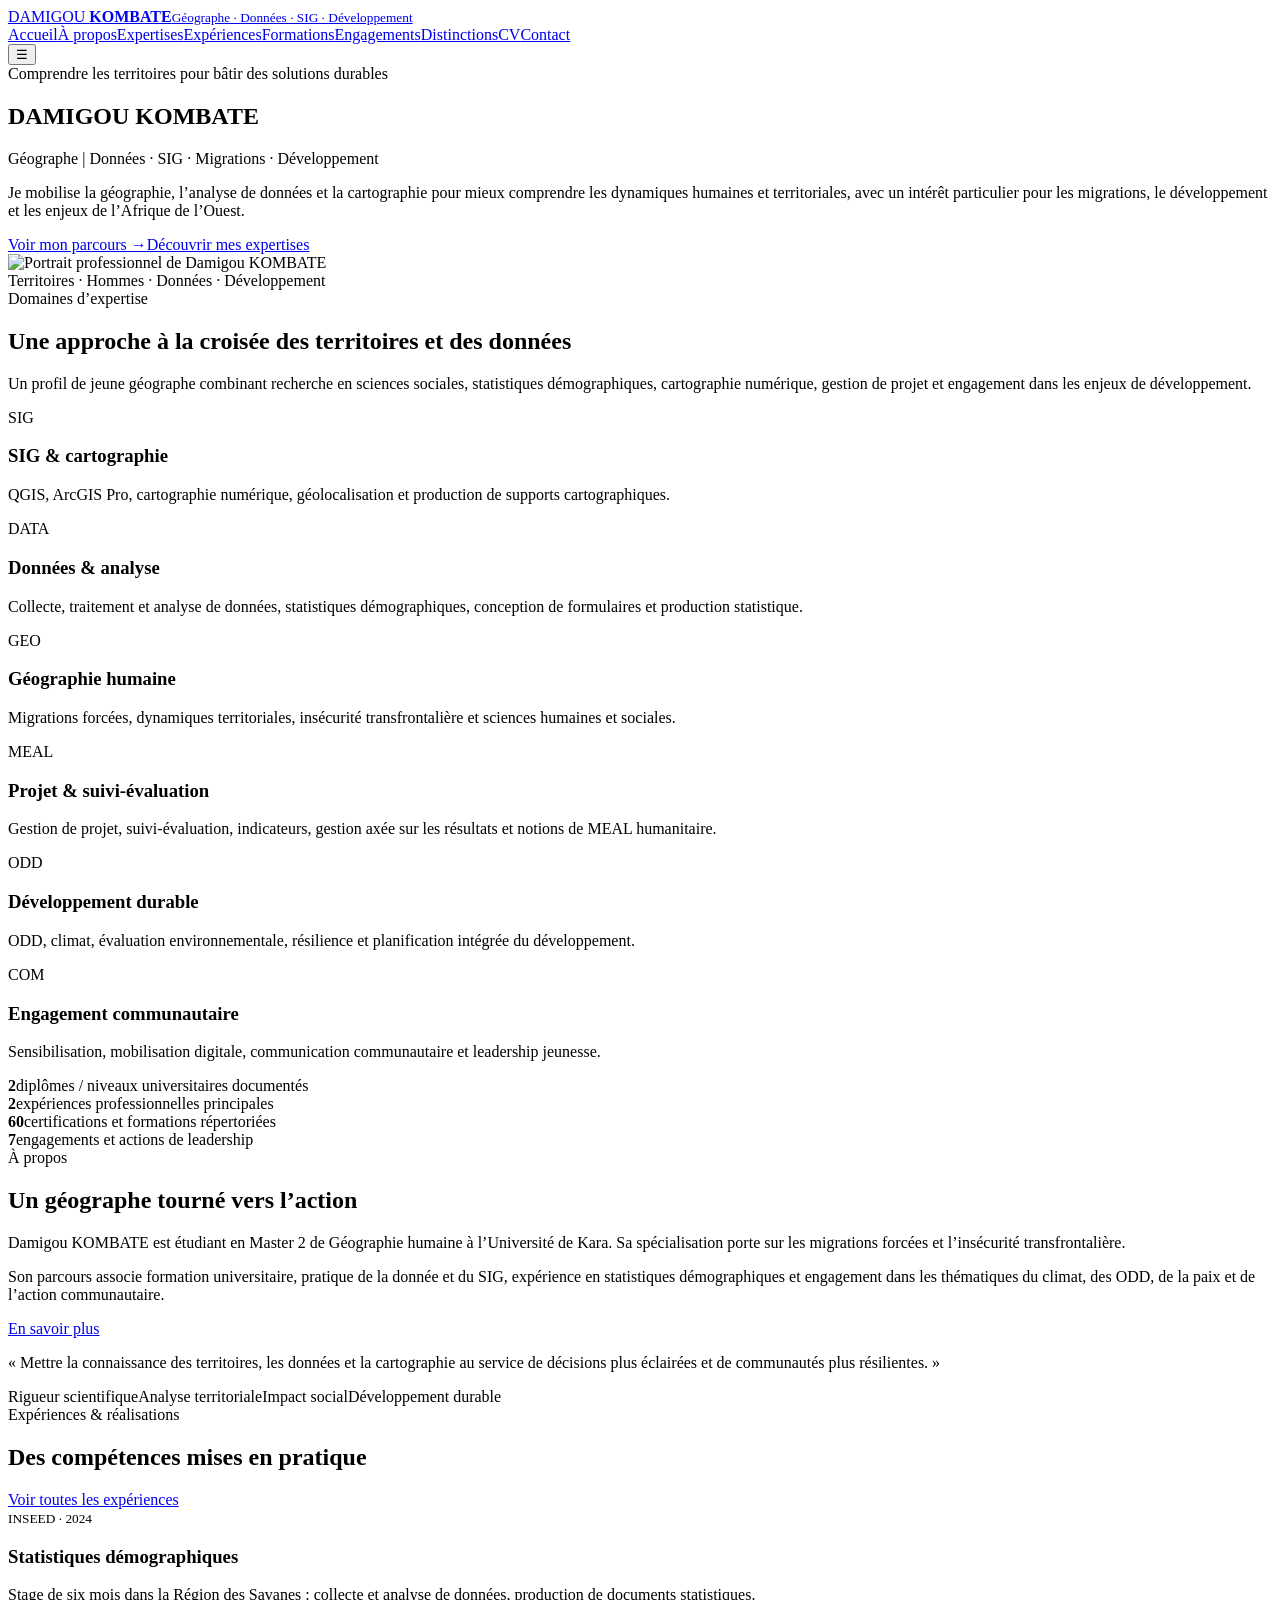
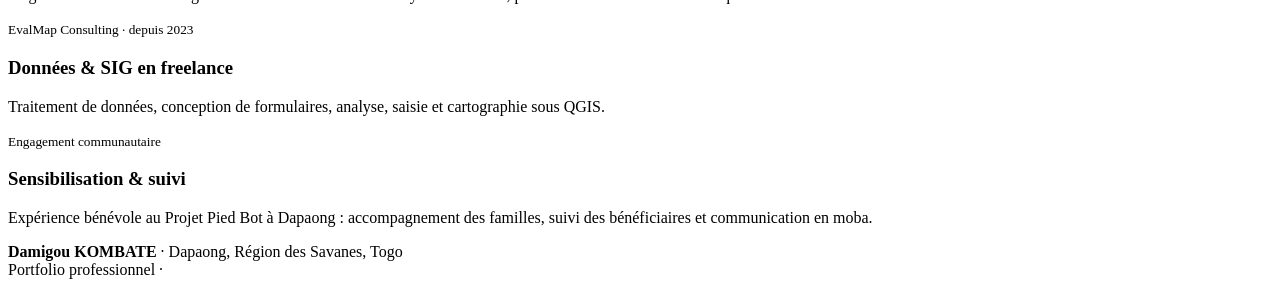
==== index.html @ 7658e5ec "Add files via upload" ====
<!doctype html><html lang="fr"><head><meta charset="utf-8"><meta name="viewport" content="width=device-width,initial-scale=1"><meta name="description" content="Portfolio professionnel de Damigou KOMBATE, géographe spécialisé en données, SIG, migrations et développement."><title>Accueil | Damigou KOMBATE</title><link rel="stylesheet" href="assets/style.css"></head><body><header class="topbar"><div class="container nav"><a class="brand" href="index.html">DAMIGOU <b>KOMBATE</b><small>Géographe · Données · SIG · Développement</small></a><nav class="links"><a class="active" href="index.html">Accueil</a><a class="" href="apropos.html">À propos</a><a class="" href="expertises.html">Expertises</a><a class="" href="experiences.html">Expériences</a><a class="" href="formations.html">Formations</a><a class="" href="engagements.html">Engagements</a><a class="" href="distinctions.html">Distinctions</a><a class="" href="cv.html">CV</a><a class="" href="contact.html">Contact</a></nav><button class="menu-btn" aria-label="Ouvrir le menu">☰</button></div></header>
<main><section class="hero"><div class="container hero-grid"><div><div class="eyebrow">Comprendre les territoires pour bâtir des solutions durables</div><h1>DAMIGOU <span>KOMBATE</span></h1><div class="tagline">Géographe | Données · SIG · Migrations · Développement</div><p class="lead">Je mobilise la géographie, l’analyse de données et la cartographie pour mieux comprendre les dynamiques humaines et territoriales, avec un intérêt particulier pour les migrations, le développement et les enjeux de l’Afrique de l’Ouest.</p><div class="actions"><a class="btn primary" href="experiences.html">Voir mon parcours →</a><a class="btn" href="expertises.html">Découvrir mes expertises</a></div></div><div class="portrait-wrap"><div class="portrait-card"><img src="assets/portrait-damigou-kombate.png" alt="Portrait professionnel de Damigou KOMBATE"></div><div class="floating-note">Territoires · Hommes · Données · Développement</div></div></div></section>
<section class="section"><div class="container"><div class="section-head"><div><div class="eyebrow">Domaines d’expertise</div><h2>Une approche à la croisée des territoires et des données</h2></div><p>Un profil de jeune géographe combinant recherche en sciences sociales, statistiques démographiques, cartographie numérique, gestion de projet et engagement dans les enjeux de développement.</p></div><div class="cards"><article class="card"><div class="icon">SIG</div><h3>SIG & cartographie</h3><p>QGIS, ArcGIS Pro, cartographie numérique, géolocalisation et production de supports cartographiques.</p></article><article class="card"><div class="icon">DATA</div><h3>Données & analyse</h3><p>Collecte, traitement et analyse de données, statistiques démographiques, conception de formulaires et production statistique.</p></article><article class="card"><div class="icon">GEO</div><h3>Géographie humaine</h3><p>Migrations forcées, dynamiques territoriales, insécurité transfrontalière et sciences humaines et sociales.</p></article><article class="card"><div class="icon">MEAL</div><h3>Projet & suivi-évaluation</h3><p>Gestion de projet, suivi-évaluation, indicateurs, gestion axée sur les résultats et notions de MEAL humanitaire.</p></article><article class="card"><div class="icon">ODD</div><h3>Développement durable</h3><p>ODD, climat, évaluation environnementale, résilience et planification intégrée du développement.</p></article><article class="card"><div class="icon">COM</div><h3>Engagement communautaire</h3><p>Sensibilisation, mobilisation digitale, communication communautaire et leadership jeunesse.</p></article></div></div></section>
<section class="stats"><div class="container stats-grid"><div class="stat"><b>2</b><span>diplômes / niveaux universitaires documentés</span></div><div class="stat"><b>2</b><span>expériences professionnelles principales</span></div><div class="stat"><b>60</b><span>certifications et formations répertoriées</span></div><div class="stat"><b>7</b><span>engagements et actions de leadership</span></div></div></section>
<section class="section alt"><div class="container split"><div><div class="eyebrow">À propos</div><h2>Un géographe tourné vers l’action</h2><p>Damigou KOMBATE est étudiant en Master 2 de Géographie humaine à l’Université de Kara. Sa spécialisation porte sur les migrations forcées et l’insécurité transfrontalière.</p><p>Son parcours associe formation universitaire, pratique de la donnée et du SIG, expérience en statistiques démographiques et engagement dans les thématiques du climat, des ODD, de la paix et de l’action communautaire.</p><a class="btn primary" href="apropos.html">En savoir plus</a></div><div><p class="quote">« Mettre la connaissance des territoires, les données et la cartographie au service de décisions plus éclairées et de communautés plus résilientes. »</p><div class="pill-row"><span class="pill">Rigueur scientifique</span><span class="pill">Analyse territoriale</span><span class="pill">Impact social</span><span class="pill">Développement durable</span></div></div></div></section>
<section class="section"><div class="container"><div class="section-head"><div><div class="eyebrow">Expériences & réalisations</div><h2>Des compétences mises en pratique</h2></div><a class="btn" href="experiences.html">Voir toutes les expériences</a></div><div class="project-grid"><article class="project"><div class="project-visual"></div><div class="project-body"><small>INSEED · 2024</small><h3>Statistiques démographiques</h3><p>Stage de six mois dans la Région des Savanes : collecte et analyse de données, production de documents statistiques.</p></div></article><article class="project"><div class="project-visual"></div><div class="project-body"><small>EvalMap Consulting · depuis 2023</small><h3>Données & SIG en freelance</h3><p>Traitement de données, conception de formulaires, analyse, saisie et cartographie sous QGIS.</p></div></article><article class="project"><div class="project-visual"></div><div class="project-body"><small>Engagement communautaire</small><h3>Sensibilisation & suivi</h3><p>Expérience bénévole au Projet Pied Bot à Dapaong : accompagnement des familles, suivi des bénéficiaires et communication en moba.</p></div></article></div></div></section></main><footer class="footer"><div class="container footer-row"><div><strong>Damigou KOMBATE</strong> · Dapaong, Région des Savanes, Togo</div><div>Portfolio professionnel · <span data-year></span></div></div></footer><script src="assets/main.js"></script></body></html>
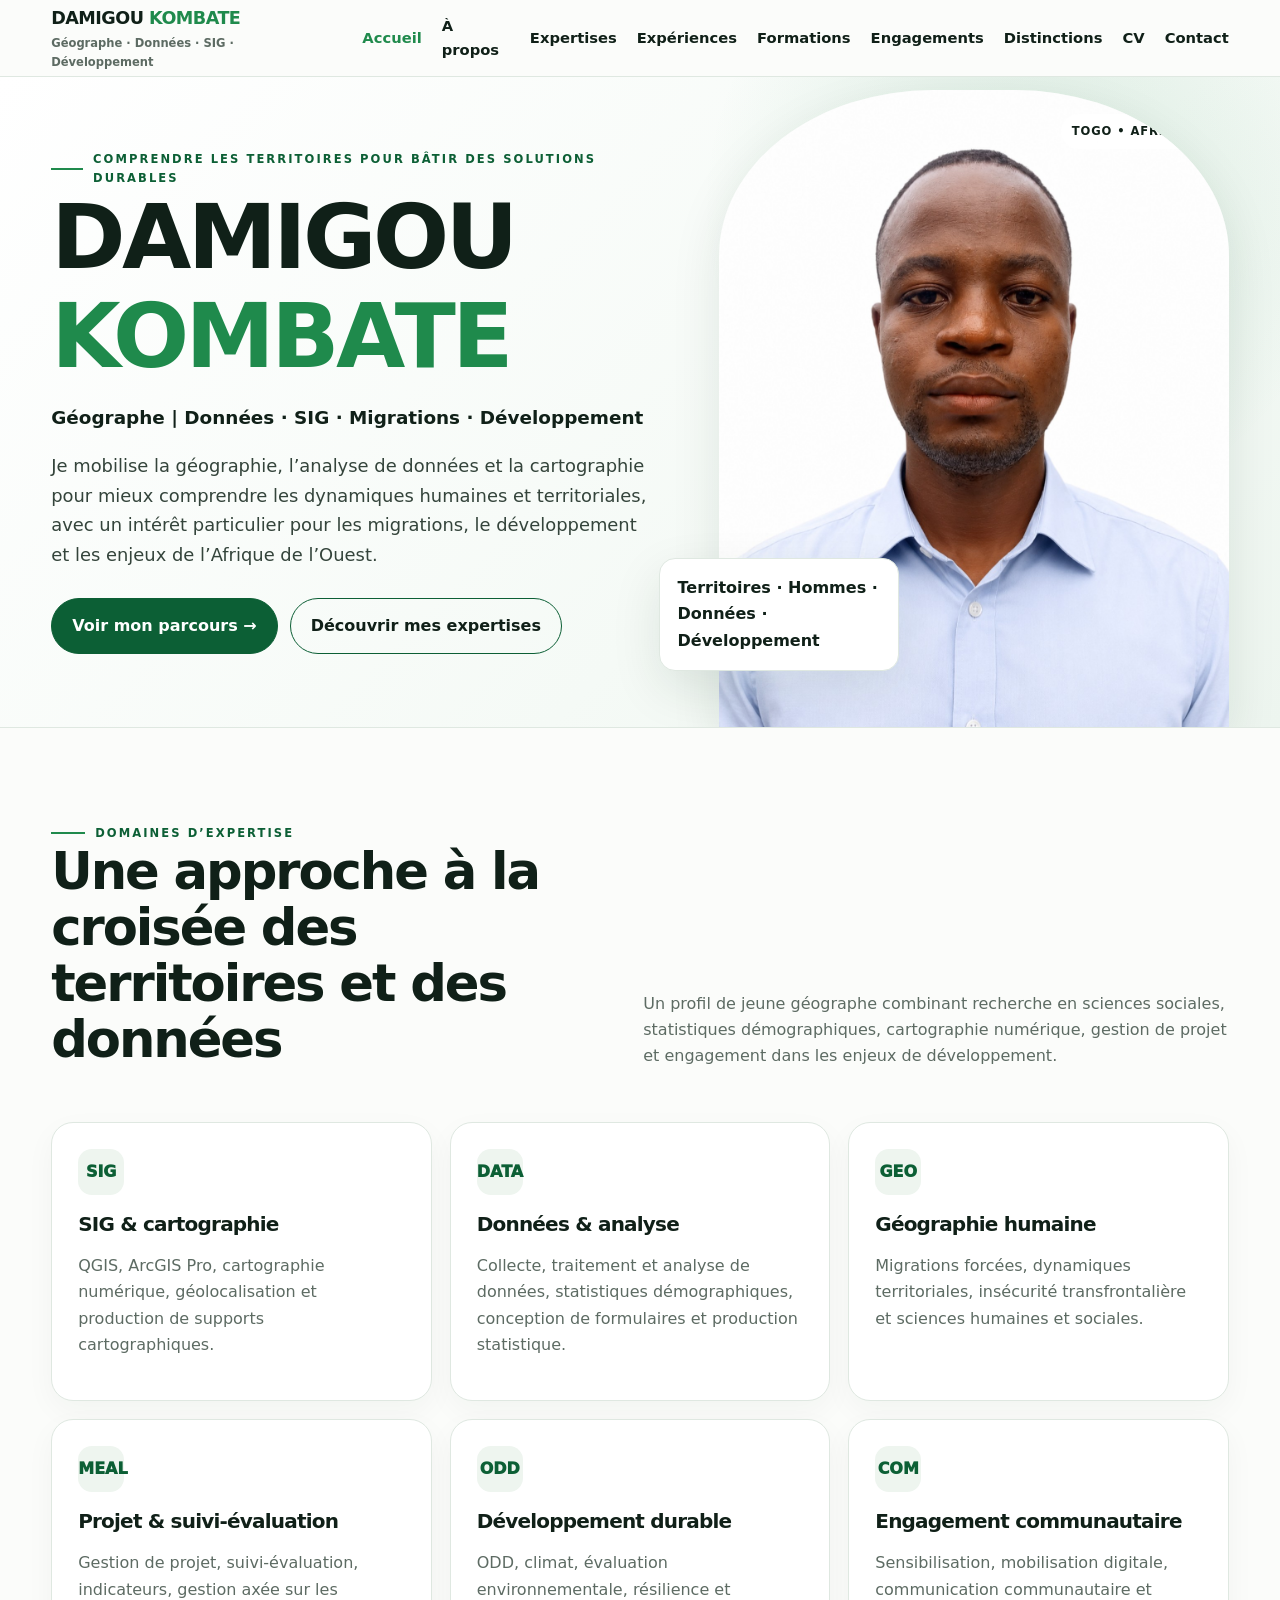
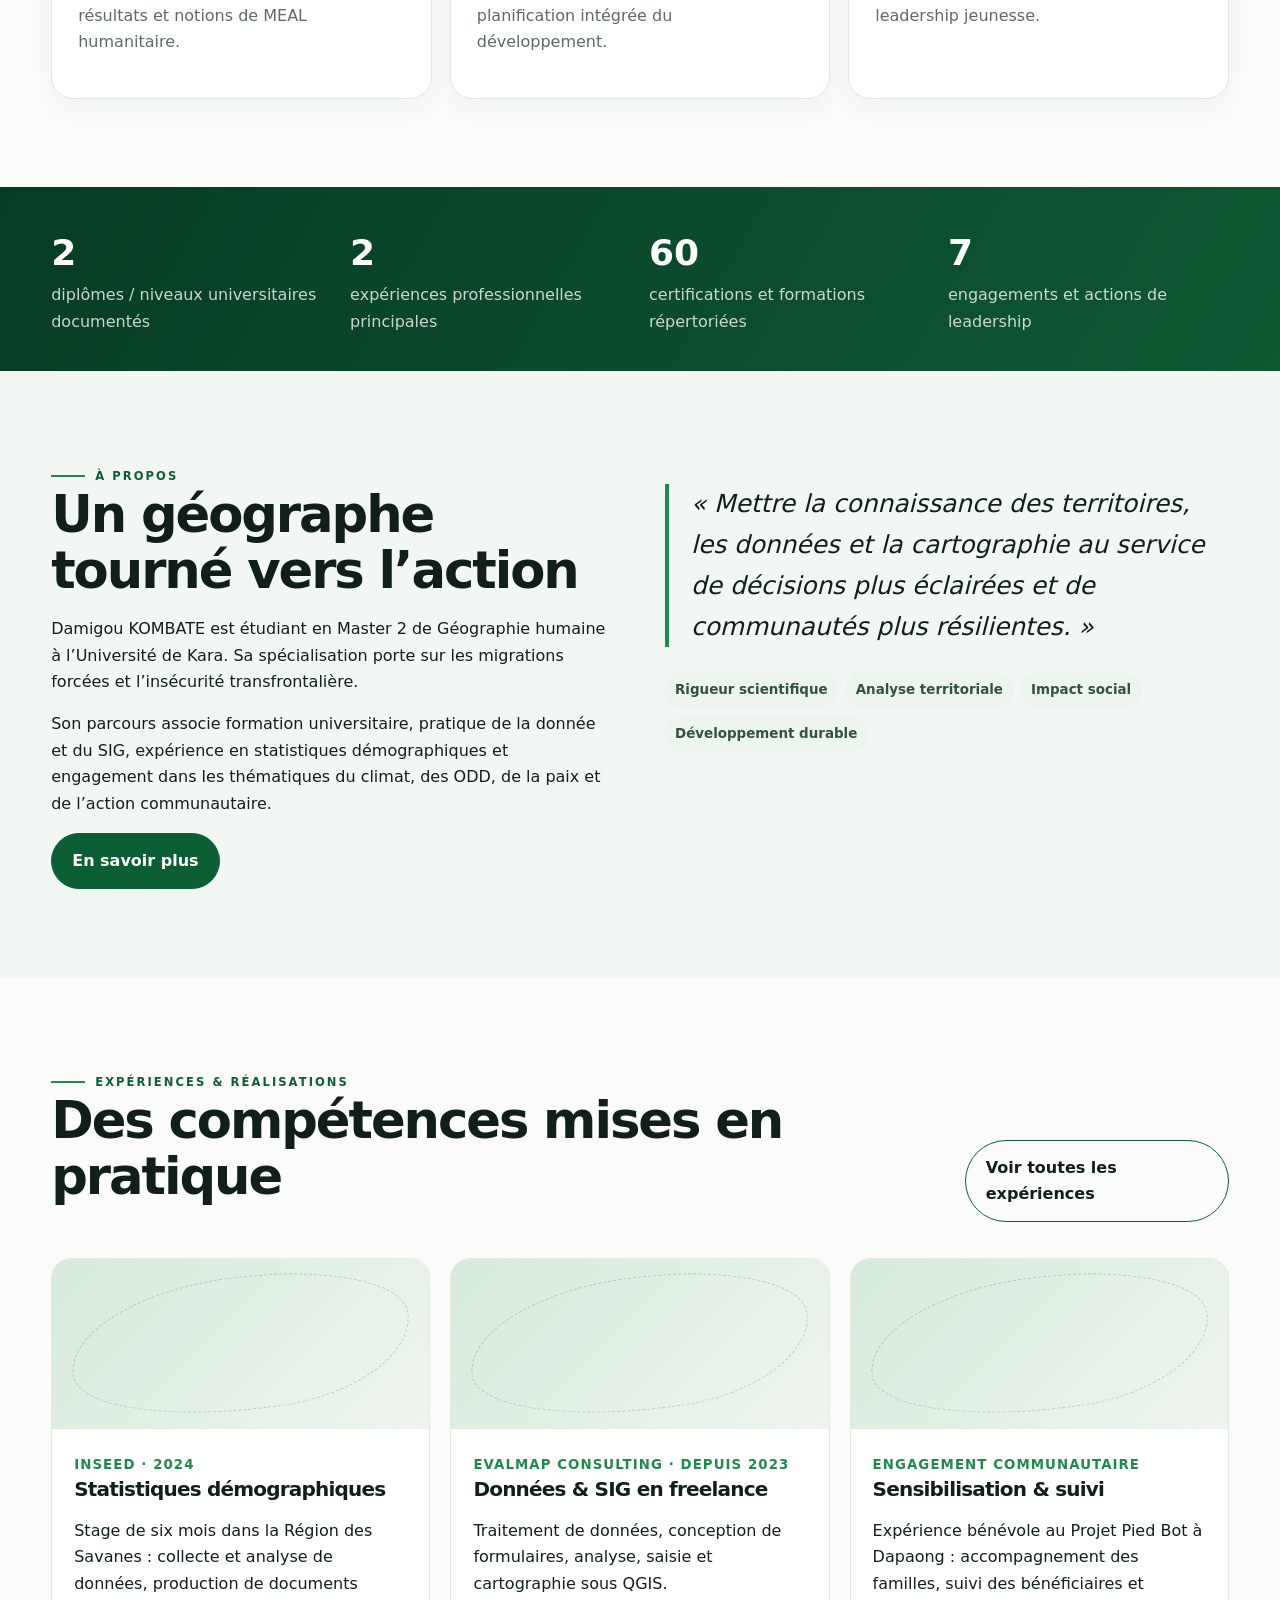
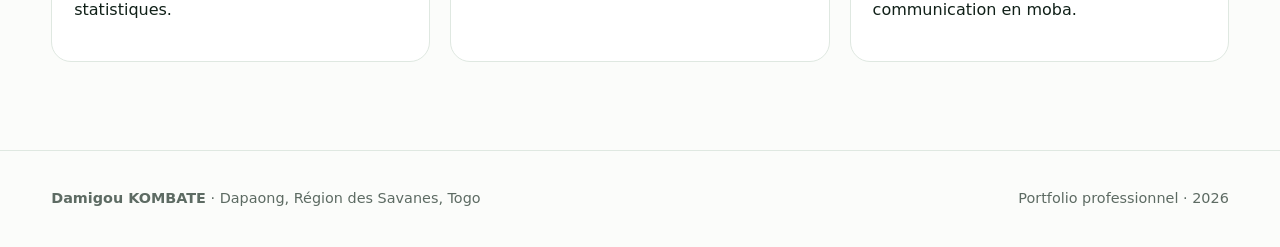
==== commit 38f98b92: "Add files via upload" ====
--- a/index.html
+++ b/index.html
@@ -1,6 +1,8 @@
-<!doctype html><html lang="fr"><head><meta charset="utf-8"><meta name="viewport" content="width=device-width,initial-scale=1"><meta name="description" content="Portfolio professionnel de Damigou KOMBATE, géographe spécialisé en données, SIG, migrations et développement."><title>Accueil | Damigou KOMBATE</title><link rel="stylesheet" href="assets/style.css"></head><body><header class="topbar"><div class="container nav"><a class="brand" href="index.html">DAMIGOU <b>KOMBATE</b><small>Géographe · Données · SIG · Développement</small></a><nav class="links"><a class="active" href="index.html">Accueil</a><a class="" href="apropos.html">À propos</a><a class="" href="expertises.html">Expertises</a><a class="" href="experiences.html">Expériences</a><a class="" href="formations.html">Formations</a><a class="" href="engagements.html">Engagements</a><a class="" href="distinctions.html">Distinctions</a><a class="" href="cv.html">CV</a><a class="" href="contact.html">Contact</a></nav><button class="menu-btn" aria-label="Ouvrir le menu">☰</button></div></header>
-<main><section class="hero"><div class="container hero-grid"><div><div class="eyebrow">Comprendre les territoires pour bâtir des solutions durables</div><h1>DAMIGOU <span>KOMBATE</span></h1><div class="tagline">Géographe | Données · SIG · Migrations · Développement</div><p class="lead">Je mobilise la géographie, l’analyse de données et la cartographie pour mieux comprendre les dynamiques humaines et territoriales, avec un intérêt particulier pour les migrations, le développement et les enjeux de l’Afrique de l’Ouest.</p><div class="actions"><a class="btn primary" href="experiences.html">Voir mon parcours →</a><a class="btn" href="expertises.html">Découvrir mes expertises</a></div></div><div class="portrait-wrap"><div class="portrait-card"><img src="assets/portrait-damigou-kombate.png" alt="Portrait professionnel de Damigou KOMBATE"></div><div class="floating-note">Territoires · Hommes · Données · Développement</div></div></div></section>
-<section class="section"><div class="container"><div class="section-head"><div><div class="eyebrow">Domaines d’expertise</div><h2>Une approche à la croisée des territoires et des données</h2></div><p>Un profil de jeune géographe combinant recherche en sciences sociales, statistiques démographiques, cartographie numérique, gestion de projet et engagement dans les enjeux de développement.</p></div><div class="cards"><article class="card"><div class="icon">SIG</div><h3>SIG & cartographie</h3><p>QGIS, ArcGIS Pro, cartographie numérique, géolocalisation et production de supports cartographiques.</p></article><article class="card"><div class="icon">DATA</div><h3>Données & analyse</h3><p>Collecte, traitement et analyse de données, statistiques démographiques, conception de formulaires et production statistique.</p></article><article class="card"><div class="icon">GEO</div><h3>Géographie humaine</h3><p>Migrations forcées, dynamiques territoriales, insécurité transfrontalière et sciences humaines et sociales.</p></article><article class="card"><div class="icon">MEAL</div><h3>Projet & suivi-évaluation</h3><p>Gestion de projet, suivi-évaluation, indicateurs, gestion axée sur les résultats et notions de MEAL humanitaire.</p></article><article class="card"><div class="icon">ODD</div><h3>Développement durable</h3><p>ODD, climat, évaluation environnementale, résilience et planification intégrée du développement.</p></article><article class="card"><div class="icon">COM</div><h3>Engagement communautaire</h3><p>Sensibilisation, mobilisation digitale, communication communautaire et leadership jeunesse.</p></article></div></div></section>
+<!DOCTYPE html>
+
+<html lang="fr"><head><meta charset="utf-8"/><meta content="width=device-width,initial-scale=1" name="viewport"/><meta content="Portfolio professionnel de Damigou KOMBATE, géographe spécialisé en données, SIG, migrations et développement." name="description"/><title>Accueil | Damigou KOMBATE</title><link href="assets/style.css" rel="stylesheet"/></head><body><header class="topbar"><div class="container nav"><a class="brand" href="index.html">DAMIGOU <b>KOMBATE</b><small>Géographe · Données · SIG · Développement</small></a><nav class="links"><a class="active" href="index.html">Accueil</a><a class="" href="apropos.html">À propos</a><a class="" href="expertises.html">Expertises</a><a class="" href="experiences.html">Expériences</a><a class="" href="formations.html">Formations</a><a class="" href="engagements.html">Engagements</a><a class="" href="distinctions.html">Distinctions</a><a class="" href="cv.html">CV</a><a class="" href="contact.html">Contact</a></nav><button aria-label="Ouvrir le menu" class="menu-btn">☰</button></div></header>
+<main><section class="hero"><div class="container hero-grid"><div><div class="eyebrow" data-setting="hero_eyebrow">Comprendre les territoires pour bâtir des solutions durables</div><h1 data-setting="name">DAMIGOU <span>KOMBATE</span></h1><div class="tagline" data-setting="hero_tagline">Géographe | Données · SIG · Migrations · Développement</div><p class="lead" data-setting="hero_text">Je mobilise la géographie, l’analyse de données et la cartographie pour mieux comprendre les dynamiques humaines et territoriales, avec un intérêt particulier pour les migrations, le développement et les enjeux de l’Afrique de l’Ouest.</p><div class="actions"><a class="btn primary" href="experiences.html">Voir mon parcours →</a><a class="btn" href="expertises.html">Découvrir mes expertises</a></div></div><div class="portrait-wrap"><div class="portrait-card"><img alt="Portrait professionnel de Damigou KOMBATE" data-setting-src="portrait" src="assets/portrait-damigou-kombate.png"/></div><div class="floating-note">Territoires · Hommes · Données · Développement</div></div></div></section>
+<section class="section"><div class="container"><div class="section-head"><div><div class="eyebrow">Domaines d’expertise</div><h2>Une approche à la croisée des territoires et des données</h2></div><p>Un profil de jeune géographe combinant recherche en sciences sociales, statistiques démographiques, cartographie numérique, gestion de projet et engagement dans les enjeux de développement.</p></div><div class="cards"><article class="card"><div class="icon">SIG</div><h3>SIG &amp; cartographie</h3><p>QGIS, ArcGIS Pro, cartographie numérique, géolocalisation et production de supports cartographiques.</p></article><article class="card"><div class="icon">DATA</div><h3>Données &amp; analyse</h3><p>Collecte, traitement et analyse de données, statistiques démographiques, conception de formulaires et production statistique.</p></article><article class="card"><div class="icon">GEO</div><h3>Géographie humaine</h3><p>Migrations forcées, dynamiques territoriales, insécurité transfrontalière et sciences humaines et sociales.</p></article><article class="card"><div class="icon">MEAL</div><h3>Projet &amp; suivi-évaluation</h3><p>Gestion de projet, suivi-évaluation, indicateurs, gestion axée sur les résultats et notions de MEAL humanitaire.</p></article><article class="card"><div class="icon">ODD</div><h3>Développement durable</h3><p>ODD, climat, évaluation environnementale, résilience et planification intégrée du développement.</p></article><article class="card"><div class="icon">COM</div><h3>Engagement communautaire</h3><p>Sensibilisation, mobilisation digitale, communication communautaire et leadership jeunesse.</p></article></div></div></section>
 <section class="stats"><div class="container stats-grid"><div class="stat"><b>2</b><span>diplômes / niveaux universitaires documentés</span></div><div class="stat"><b>2</b><span>expériences professionnelles principales</span></div><div class="stat"><b>60</b><span>certifications et formations répertoriées</span></div><div class="stat"><b>7</b><span>engagements et actions de leadership</span></div></div></section>
 <section class="section alt"><div class="container split"><div><div class="eyebrow">À propos</div><h2>Un géographe tourné vers l’action</h2><p>Damigou KOMBATE est étudiant en Master 2 de Géographie humaine à l’Université de Kara. Sa spécialisation porte sur les migrations forcées et l’insécurité transfrontalière.</p><p>Son parcours associe formation universitaire, pratique de la donnée et du SIG, expérience en statistiques démographiques et engagement dans les thématiques du climat, des ODD, de la paix et de l’action communautaire.</p><a class="btn primary" href="apropos.html">En savoir plus</a></div><div><p class="quote">« Mettre la connaissance des territoires, les données et la cartographie au service de décisions plus éclairées et de communautés plus résilientes. »</p><div class="pill-row"><span class="pill">Rigueur scientifique</span><span class="pill">Analyse territoriale</span><span class="pill">Impact social</span><span class="pill">Développement durable</span></div></div></div></section>
-<section class="section"><div class="container"><div class="section-head"><div><div class="eyebrow">Expériences & réalisations</div><h2>Des compétences mises en pratique</h2></div><a class="btn" href="experiences.html">Voir toutes les expériences</a></div><div class="project-grid"><article class="project"><div class="project-visual"></div><div class="project-body"><small>INSEED · 2024</small><h3>Statistiques démographiques</h3><p>Stage de six mois dans la Région des Savanes : collecte et analyse de données, production de documents statistiques.</p></div></article><article class="project"><div class="project-visual"></div><div class="project-body"><small>EvalMap Consulting · depuis 2023</small><h3>Données & SIG en freelance</h3><p>Traitement de données, conception de formulaires, analyse, saisie et cartographie sous QGIS.</p></div></article><article class="project"><div class="project-visual"></div><div class="project-body"><small>Engagement communautaire</small><h3>Sensibilisation & suivi</h3><p>Expérience bénévole au Projet Pied Bot à Dapaong : accompagnement des familles, suivi des bénéficiaires et communication en moba.</p></div></article></div></div></section></main><footer class="footer"><div class="container footer-row"><div><strong>Damigou KOMBATE</strong> · Dapaong, Région des Savanes, Togo</div><div>Portfolio professionnel · <span data-year></span></div></div></footer><script src="assets/main.js"></script></body></html>+<section class="section"><div class="container"><div class="section-head"><div><div class="eyebrow">Expériences &amp; réalisations</div><h2>Des compétences mises en pratique</h2></div><a class="btn" href="experiences.html">Voir toutes les expériences</a></div><div class="project-grid"><article class="project"><div class="project-visual"></div><div class="project-body"><small>INSEED · 2024</small><h3>Statistiques démographiques</h3><p>Stage de six mois dans la Région des Savanes : collecte et analyse de données, production de documents statistiques.</p></div></article><article class="project"><div class="project-visual"></div><div class="project-body"><small>EvalMap Consulting · depuis 2023</small><h3>Données &amp; SIG en freelance</h3><p>Traitement de données, conception de formulaires, analyse, saisie et cartographie sous QGIS.</p></div></article><article class="project"><div class="project-visual"></div><div class="project-body"><small>Engagement communautaire</small><h3>Sensibilisation &amp; suivi</h3><p>Expérience bénévole au Projet Pied Bot à Dapaong : accompagnement des familles, suivi des bénéficiaires et communication en moba.</p></div></article></div></div></section></main><footer class="footer"><div class="container footer-row"><div><strong>Damigou KOMBATE</strong> · Dapaong, Région des Savanes, Togo</div><div>Portfolio professionnel · <span data-year=""></span></div></div></footer><script src="assets/main.js"></script><script src="assets/cms-content.js"></script></body></html>
--- a/assets/style.css
+++ b/assets/style.css
@@ -0,0 +1,5 @@
+:root{--green:#0c5f35;--green2:#1f8a4c;--ink:#102018;--muted:#5d6b63;--paper:#fbfcfa;--soft:#eef5ef;--line:#dfe8e1;--gold:#c9a85d;--radius:22px;--shadow:0 18px 50px rgba(12,49,30,.10)}
+*{box-sizing:border-box}html{scroll-behavior:smooth}body{margin:0;font-family:Inter,ui-sans-serif,system-ui,-apple-system,BlinkMacSystemFont,"Segoe UI",sans-serif;background:var(--paper);color:var(--ink);line-height:1.65}a{color:inherit;text-decoration:none}img{max-width:100%;display:block}.container{width:min(1180px,92%);margin:auto}.topbar{position:sticky;top:0;z-index:50;background:rgba(251,252,250,.94);backdrop-filter:blur(12px);border-bottom:1px solid var(--line)}.nav{display:flex;align-items:center;justify-content:space-between;gap:24px;min-height:76px}.brand{font-weight:900;letter-spacing:-.03em;font-size:1.1rem}.brand small{display:block;font-weight:600;color:var(--muted);font-size:.72rem;letter-spacing:0}.brand b{color:var(--green2)}.links{display:flex;gap:20px;align-items:center;font-size:.92rem;font-weight:650}.links a:hover,.links a.active{color:var(--green2)}.menu-btn{display:none;border:0;background:var(--soft);padding:10px 12px;border-radius:12px;font-size:1.2rem}.hero{overflow:hidden;background:radial-gradient(circle at 80% 20%,rgba(31,138,76,.14),transparent 28%),linear-gradient(135deg,#fff 0%,#f5faf6 62%,#edf5ef 100%);border-bottom:1px solid var(--line)}.hero-grid{min-height:650px;display:grid;grid-template-columns:1.05fr .95fr;align-items:center;gap:36px}.eyebrow{display:inline-flex;align-items:center;gap:10px;color:var(--green);font-weight:800;text-transform:uppercase;letter-spacing:.18em;font-size:.72rem}.eyebrow:before{content:"";width:34px;height:2px;background:var(--green2)}h1,h2,h3{line-height:1.1;margin:0 0 18px;letter-spacing:-.04em}h1{font-size:clamp(3.3rem,7vw,6.8rem)}h2{font-size:clamp(2rem,4vw,3.6rem)}h3{font-size:1.25rem}.hero h1 span{display:block;color:var(--green2)}.lead{font-size:1.12rem;max-width:650px;color:#34443b}.tagline{font-size:1.15rem;font-weight:800;margin:10px 0 16px}.actions{display:flex;flex-wrap:wrap;gap:12px;margin-top:28px}.btn{display:inline-flex;align-items:center;justify-content:center;gap:9px;padding:14px 20px;border-radius:999px;font-weight:800;border:1px solid var(--green);transition:.2s}.btn.primary{background:var(--green);color:#fff}.btn:hover{transform:translateY(-2px);box-shadow:0 10px 25px rgba(12,95,53,.13)}.portrait-wrap{position:relative;align-self:end}.portrait-card{position:relative;max-width:510px;margin-left:auto;background:linear-gradient(180deg,#eaf3ed,#dcecdf);border-radius:42% 42% 0 0/26% 26% 0 0;overflow:hidden;box-shadow:var(--shadow)}.portrait-card:before{content:"TOGO • AFRIQUE";position:absolute;right:24px;top:24px;z-index:2;background:rgba(255,255,255,.84);padding:8px 11px;border-radius:999px;font-size:.72rem;font-weight:850;letter-spacing:.08em}.portrait-card img{width:100%;aspect-ratio:4/5;object-fit:cover;object-position:center 20%}.floating-note{position:absolute;left:-28px;bottom:56px;background:#fff;border:1px solid var(--line);padding:16px 18px;border-radius:16px;box-shadow:var(--shadow);font-weight:750;max-width:240px}.section{padding:88px 0}.section.alt{background:#f3f7f3}.section-head{display:flex;justify-content:space-between;gap:30px;align-items:end;margin-bottom:36px}.section-head p{max-width:650px;color:var(--muted)}.cards{display:grid;grid-template-columns:repeat(3,1fr);gap:18px}.card{background:#fff;border:1px solid var(--line);padding:26px;border-radius:var(--radius);box-shadow:0 10px 30px rgba(13,44,27,.04)}.card .icon{width:46px;height:46px;border-radius:14px;background:var(--soft);display:grid;place-items:center;color:var(--green);font-weight:950;margin-bottom:18px}.card p,.muted{color:var(--muted)}.stats{background:linear-gradient(120deg,#073c24,#0f5834);color:#fff;padding:36px 0}.stats-grid{display:grid;grid-template-columns:repeat(4,1fr);gap:18px}.stat b{font-size:2.25rem;display:block}.stat span{opacity:.78}.split{display:grid;grid-template-columns:1fr 1fr;gap:50px;align-items:start}.quote{font-size:1.55rem;font-style:italic;border-left:4px solid var(--green2);padding-left:22px}.timeline{display:grid;gap:18px}.timeline-item{display:grid;grid-template-columns:140px 1fr;gap:24px;padding:24px 0;border-bottom:1px solid var(--line)}.timeline-item .date{font-weight:900;color:var(--green)}.pill-row{display:flex;flex-wrap:wrap;gap:8px}.pill{padding:7px 10px;border-radius:999px;background:var(--soft);font-size:.84rem;font-weight:750;color:#31533f}.project-grid{display:grid;grid-template-columns:repeat(3,1fr);gap:20px}.project{background:#fff;border:1px solid var(--line);border-radius:20px;overflow:hidden}.project-visual{height:170px;background:linear-gradient(135deg,#d6eadb,#eff5ee);position:relative}.project-visual:after{content:"";position:absolute;inset:18px;border:1px dashed rgba(12,95,53,.25);border-radius:48% 52% 41% 59%/56% 44% 56% 44%;transform:rotate(-8deg)}.project-body{padding:22px}.project-body small{color:var(--green2);font-weight:850;text-transform:uppercase;letter-spacing:.08em}.contact-grid{display:grid;grid-template-columns:.9fr 1.1fr;gap:28px}.contact-card{background:#0b3f27;color:#fff;border-radius:28px;padding:34px}.contact-card a{display:block;margin:12px 0;color:#e9fff0}.form-note{background:#fff;border:1px solid var(--line);padding:30px;border-radius:28px}.footer{padding:36px 0;border-top:1px solid var(--line);color:var(--muted);font-size:.9rem}.footer-row{display:flex;justify-content:space-between;gap:20px;align-items:center}.page-hero{padding:72px 0 52px;background:linear-gradient(135deg,#fff,#edf5ef);border-bottom:1px solid var(--line)}.page-hero h1{font-size:clamp(2.8rem,6vw,5.2rem)}.list-clean{margin:0;padding:0;list-style:none}.list-clean li{padding:12px 0;border-bottom:1px solid var(--line)}.cert-grid{display:grid;grid-template-columns:repeat(2,1fr);gap:16px}.cert{background:#fff;border:1px solid var(--line);border-radius:16px;padding:20px}.cert b{display:block;margin-bottom:6px}.cert small{color:var(--green);font-weight:800}.cv-sheet{background:#fff;border:1px solid var(--line);border-radius:24px;padding:34px}.print-only{display:none}
+@media(max-width:920px){.links{display:none;position:absolute;top:76px;left:0;right:0;background:#fff;border-bottom:1px solid var(--line);padding:18px 4%;flex-direction:column;align-items:flex-start}.links.open{display:flex}.menu-btn{display:block}.hero-grid,.split,.contact-grid{grid-template-columns:1fr}.hero-grid{padding-top:50px;min-height:auto}.portrait-wrap{order:2}.portrait-card{margin:auto}.floating-note{left:12px}.cards,.project-grid{grid-template-columns:1fr 1fr}.stats-grid{grid-template-columns:1fr 1fr}.timeline-item{grid-template-columns:1fr;gap:4px}.section-head{display:block}}
+@media(max-width:620px){h1{font-size:3.5rem}.cards,.project-grid,.cert-grid{grid-template-columns:1fr}.stats-grid{grid-template-columns:1fr 1fr}.section{padding:64px 0}.hero-grid{gap:20px}.floating-note{position:static;margin:14px auto}.actions .btn{width:100%}.footer-row{display:block}.nav{min-height:68px}.links{top:68px}}
+@media print{.topbar,.footer,.actions,.menu-btn{display:none!important}.page-hero{padding:20px 0}.section{padding:18px 0}.cv-sheet{border:0;padding:0}.print-only{display:block}body{background:#fff}.container{width:100%}}
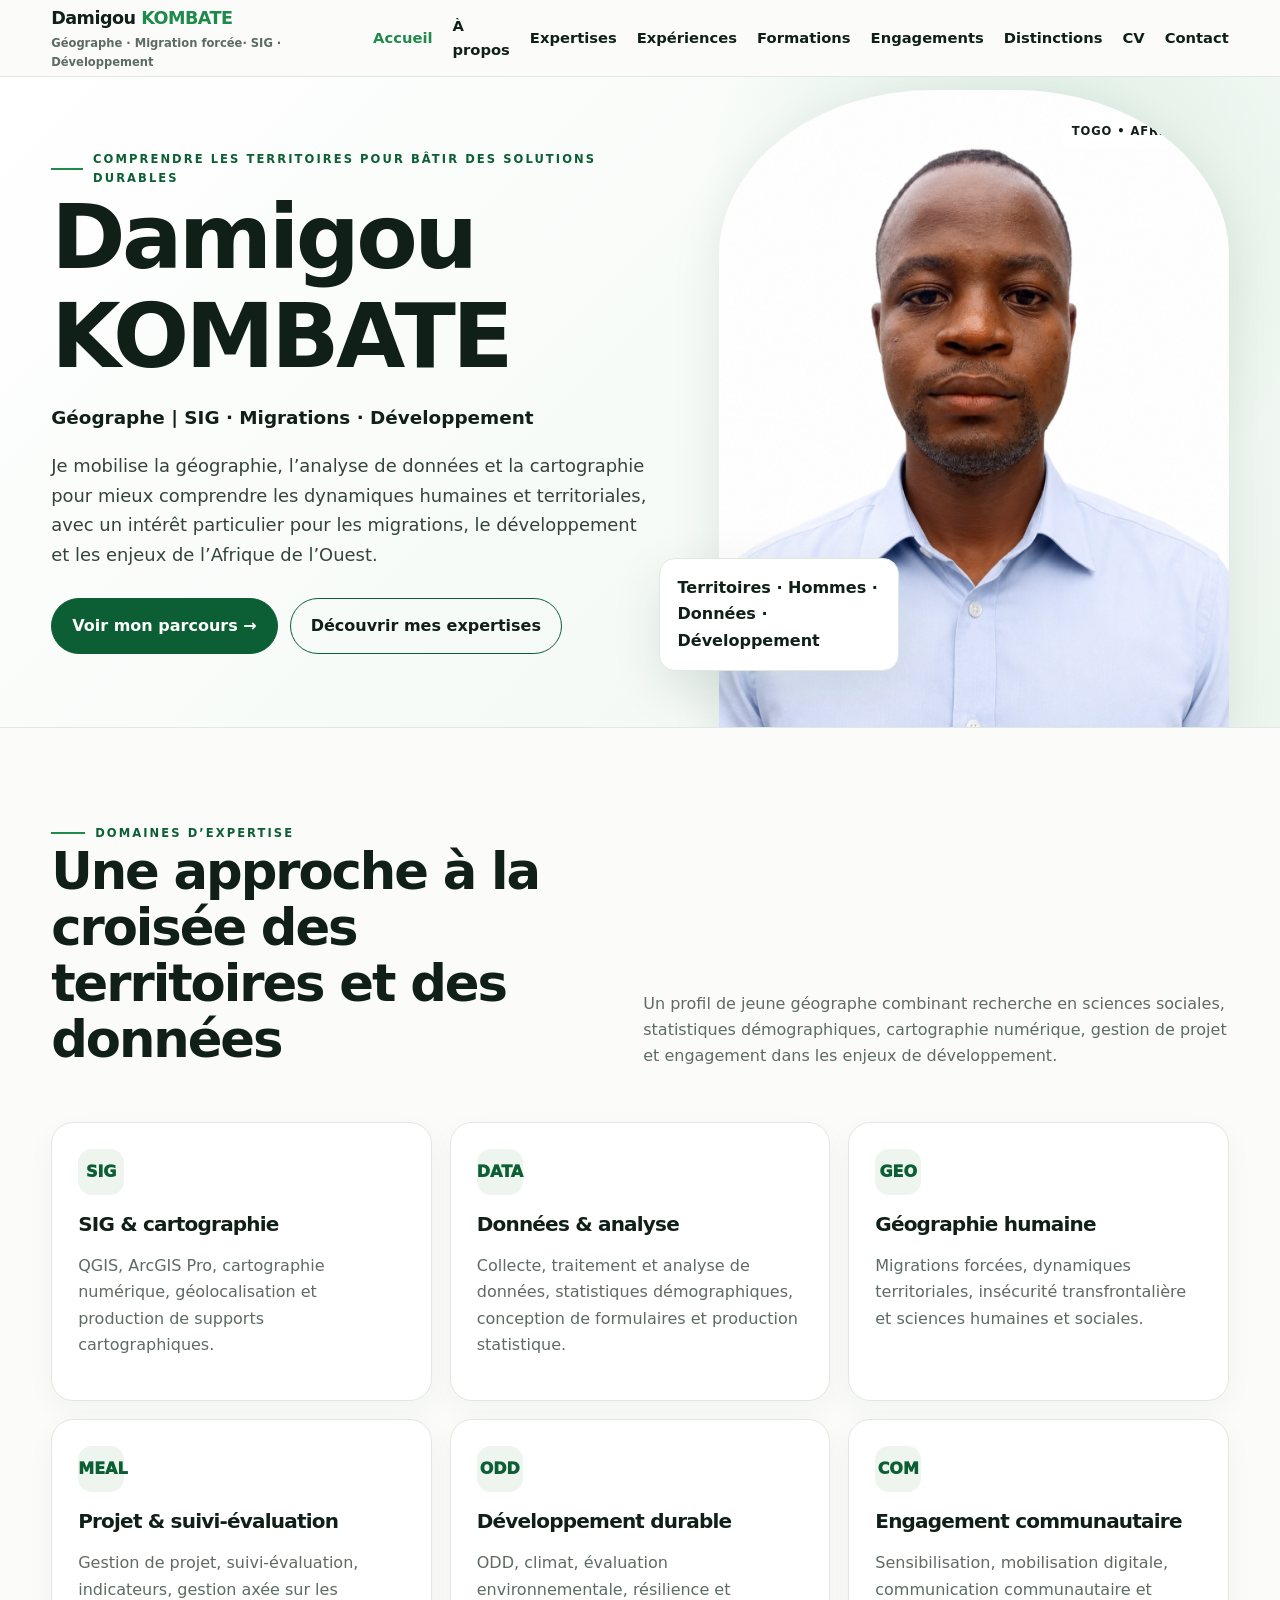
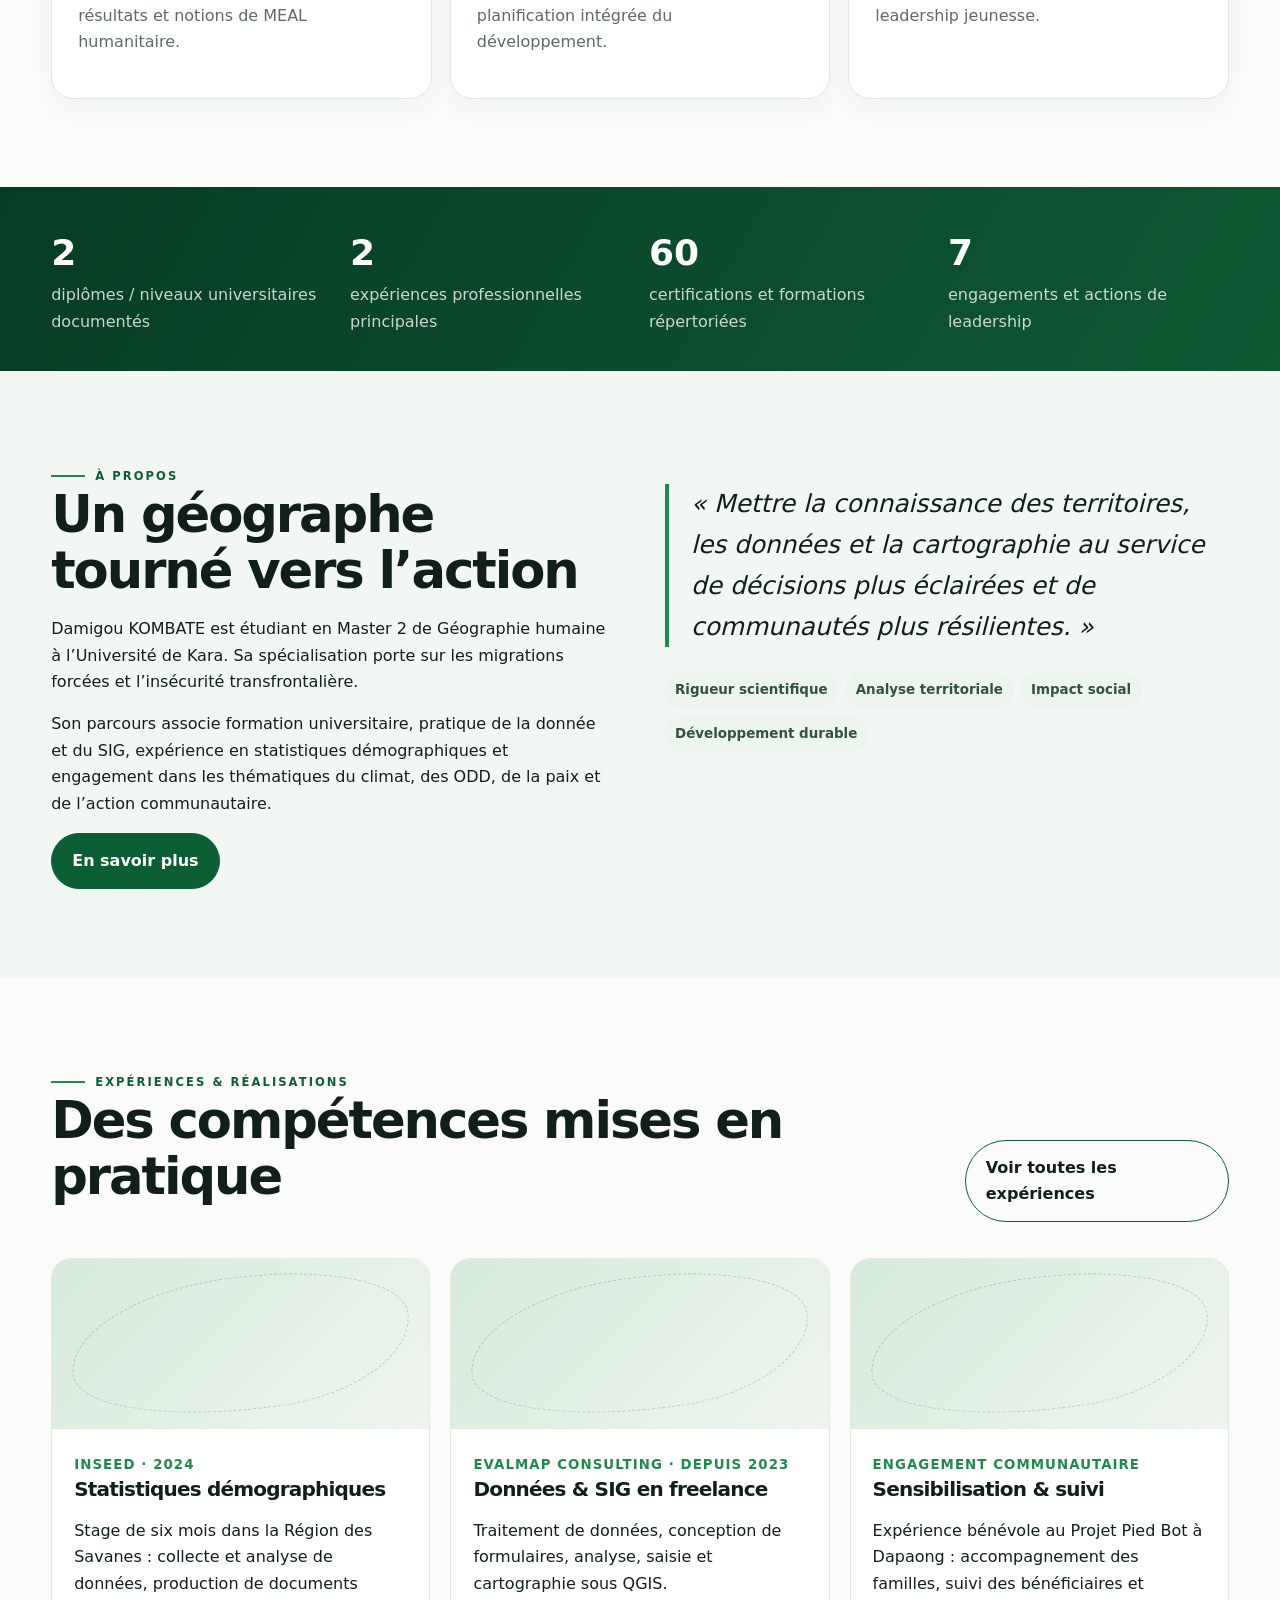
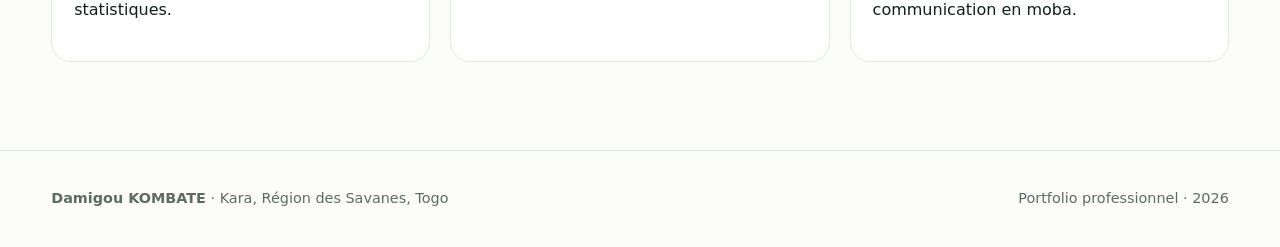
==== commit 8d403501: "Add files via upload" ====
--- a/index.html
+++ b/index.html
@@ -1,8 +1,8 @@
 <!DOCTYPE html>
 
-<html lang="fr"><head><meta charset="utf-8"/><meta content="width=device-width,initial-scale=1" name="viewport"/><meta content="Portfolio professionnel de Damigou KOMBATE, géographe spécialisé en données, SIG, migrations et développement." name="description"/><title>Accueil | Damigou KOMBATE</title><link href="assets/style.css" rel="stylesheet"/></head><body><header class="topbar"><div class="container nav"><a class="brand" href="index.html">DAMIGOU <b>KOMBATE</b><small>Géographe · Données · SIG · Développement</small></a><nav class="links"><a class="active" href="index.html">Accueil</a><a class="" href="apropos.html">À propos</a><a class="" href="expertises.html">Expertises</a><a class="" href="experiences.html">Expériences</a><a class="" href="formations.html">Formations</a><a class="" href="engagements.html">Engagements</a><a class="" href="distinctions.html">Distinctions</a><a class="" href="cv.html">CV</a><a class="" href="contact.html">Contact</a></nav><button aria-label="Ouvrir le menu" class="menu-btn">☰</button></div></header>
+<html lang="fr"><head><meta charset="utf-8"/><meta content="width=device-width,initial-scale=1" name="viewport"/><meta content="Portfolio professionnel de Damigou KOMBATE, géographe spécialisé en données, SIG, migrations et développement." name="description"/><title>Accueil | Damigou KOMBATE</title><link href="assets/style.css" rel="stylesheet"/></head><body><header class="topbar"><div class="container nav"><a class="brand" href="index.html"><span data-setting="brand_first">DAMIGOU</span> <b data-setting="brand_last">KOMBATE</b><small data-setting="brand_subtitle">Géographe · Données · SIG · Développement</small></a><nav class="links"><a class="active" href="index.html">Accueil</a><a class="" href="apropos.html">À propos</a><a class="" href="expertises.html">Expertises</a><a class="" href="experiences.html">Expériences</a><a class="" href="formations.html">Formations</a><a class="" href="engagements.html">Engagements</a><a class="" href="distinctions.html">Distinctions</a><a class="" href="cv.html">CV</a><a class="" href="contact.html">Contact</a></nav><button aria-label="Ouvrir le menu" class="menu-btn">☰</button></div></header>
 <main><section class="hero"><div class="container hero-grid"><div><div class="eyebrow" data-setting="hero_eyebrow">Comprendre les territoires pour bâtir des solutions durables</div><h1 data-setting="name">DAMIGOU <span>KOMBATE</span></h1><div class="tagline" data-setting="hero_tagline">Géographe | Données · SIG · Migrations · Développement</div><p class="lead" data-setting="hero_text">Je mobilise la géographie, l’analyse de données et la cartographie pour mieux comprendre les dynamiques humaines et territoriales, avec un intérêt particulier pour les migrations, le développement et les enjeux de l’Afrique de l’Ouest.</p><div class="actions"><a class="btn primary" href="experiences.html">Voir mon parcours →</a><a class="btn" href="expertises.html">Découvrir mes expertises</a></div></div><div class="portrait-wrap"><div class="portrait-card"><img alt="Portrait professionnel de Damigou KOMBATE" data-setting-src="portrait" src="assets/portrait-damigou-kombate.png"/></div><div class="floating-note">Territoires · Hommes · Données · Développement</div></div></div></section>
 <section class="section"><div class="container"><div class="section-head"><div><div class="eyebrow">Domaines d’expertise</div><h2>Une approche à la croisée des territoires et des données</h2></div><p>Un profil de jeune géographe combinant recherche en sciences sociales, statistiques démographiques, cartographie numérique, gestion de projet et engagement dans les enjeux de développement.</p></div><div class="cards"><article class="card"><div class="icon">SIG</div><h3>SIG &amp; cartographie</h3><p>QGIS, ArcGIS Pro, cartographie numérique, géolocalisation et production de supports cartographiques.</p></article><article class="card"><div class="icon">DATA</div><h3>Données &amp; analyse</h3><p>Collecte, traitement et analyse de données, statistiques démographiques, conception de formulaires et production statistique.</p></article><article class="card"><div class="icon">GEO</div><h3>Géographie humaine</h3><p>Migrations forcées, dynamiques territoriales, insécurité transfrontalière et sciences humaines et sociales.</p></article><article class="card"><div class="icon">MEAL</div><h3>Projet &amp; suivi-évaluation</h3><p>Gestion de projet, suivi-évaluation, indicateurs, gestion axée sur les résultats et notions de MEAL humanitaire.</p></article><article class="card"><div class="icon">ODD</div><h3>Développement durable</h3><p>ODD, climat, évaluation environnementale, résilience et planification intégrée du développement.</p></article><article class="card"><div class="icon">COM</div><h3>Engagement communautaire</h3><p>Sensibilisation, mobilisation digitale, communication communautaire et leadership jeunesse.</p></article></div></div></section>
 <section class="stats"><div class="container stats-grid"><div class="stat"><b>2</b><span>diplômes / niveaux universitaires documentés</span></div><div class="stat"><b>2</b><span>expériences professionnelles principales</span></div><div class="stat"><b>60</b><span>certifications et formations répertoriées</span></div><div class="stat"><b>7</b><span>engagements et actions de leadership</span></div></div></section>
 <section class="section alt"><div class="container split"><div><div class="eyebrow">À propos</div><h2>Un géographe tourné vers l’action</h2><p>Damigou KOMBATE est étudiant en Master 2 de Géographie humaine à l’Université de Kara. Sa spécialisation porte sur les migrations forcées et l’insécurité transfrontalière.</p><p>Son parcours associe formation universitaire, pratique de la donnée et du SIG, expérience en statistiques démographiques et engagement dans les thématiques du climat, des ODD, de la paix et de l’action communautaire.</p><a class="btn primary" href="apropos.html">En savoir plus</a></div><div><p class="quote">« Mettre la connaissance des territoires, les données et la cartographie au service de décisions plus éclairées et de communautés plus résilientes. »</p><div class="pill-row"><span class="pill">Rigueur scientifique</span><span class="pill">Analyse territoriale</span><span class="pill">Impact social</span><span class="pill">Développement durable</span></div></div></div></section>
-<section class="section"><div class="container"><div class="section-head"><div><div class="eyebrow">Expériences &amp; réalisations</div><h2>Des compétences mises en pratique</h2></div><a class="btn" href="experiences.html">Voir toutes les expériences</a></div><div class="project-grid"><article class="project"><div class="project-visual"></div><div class="project-body"><small>INSEED · 2024</small><h3>Statistiques démographiques</h3><p>Stage de six mois dans la Région des Savanes : collecte et analyse de données, production de documents statistiques.</p></div></article><article class="project"><div class="project-visual"></div><div class="project-body"><small>EvalMap Consulting · depuis 2023</small><h3>Données &amp; SIG en freelance</h3><p>Traitement de données, conception de formulaires, analyse, saisie et cartographie sous QGIS.</p></div></article><article class="project"><div class="project-visual"></div><div class="project-body"><small>Engagement communautaire</small><h3>Sensibilisation &amp; suivi</h3><p>Expérience bénévole au Projet Pied Bot à Dapaong : accompagnement des familles, suivi des bénéficiaires et communication en moba.</p></div></article></div></div></section></main><footer class="footer"><div class="container footer-row"><div><strong>Damigou KOMBATE</strong> · Dapaong, Région des Savanes, Togo</div><div>Portfolio professionnel · <span data-year=""></span></div></div></footer><script src="assets/main.js"></script><script src="assets/cms-content.js"></script></body></html>+<section class="section"><div class="container"><div class="section-head"><div><div class="eyebrow">Expériences &amp; réalisations</div><h2>Des compétences mises en pratique</h2></div><a class="btn" href="experiences.html">Voir toutes les expériences</a></div><div class="project-grid"><article class="project"><div class="project-visual"></div><div class="project-body"><small>INSEED · 2024</small><h3>Statistiques démographiques</h3><p>Stage de six mois dans la Région des Savanes : collecte et analyse de données, production de documents statistiques.</p></div></article><article class="project"><div class="project-visual"></div><div class="project-body"><small>EvalMap Consulting · depuis 2023</small><h3>Données &amp; SIG en freelance</h3><p>Traitement de données, conception de formulaires, analyse, saisie et cartographie sous QGIS.</p></div></article><article class="project"><div class="project-visual"></div><div class="project-body"><small>Engagement communautaire</small><h3>Sensibilisation &amp; suivi</h3><p>Expérience bénévole au Projet Pied Bot à Dapaong : accompagnement des familles, suivi des bénéficiaires et communication en moba.</p></div></article></div></div></section></main><footer class="footer"><div class="container footer-row"><div><strong data-setting="name">Damigou KOMBATE</strong> · <span data-setting="location">Dapaong, Région des Savanes, Togo</span></div><div>Portfolio professionnel · <span data-year=""></span></div></div></footer><script src="assets/main.js"></script><script src="assets/cms-content.js"></script></body></html>
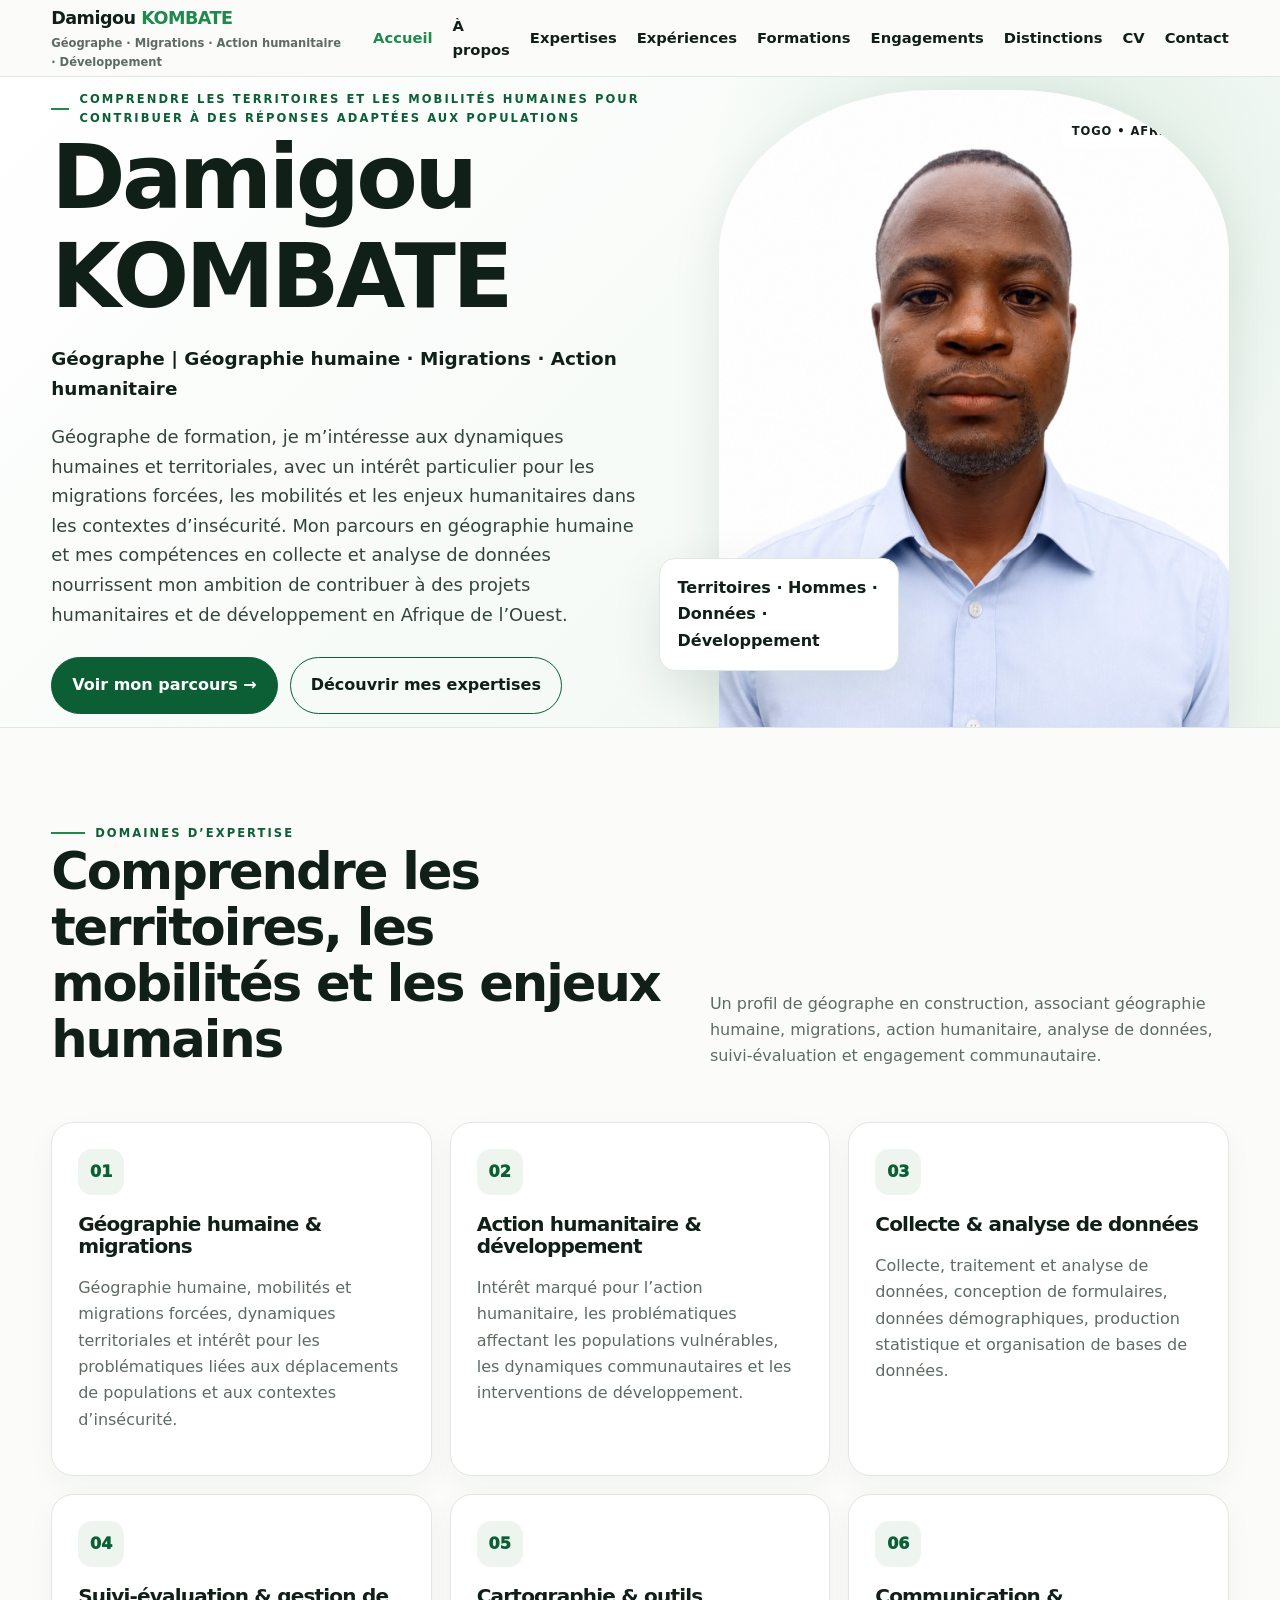
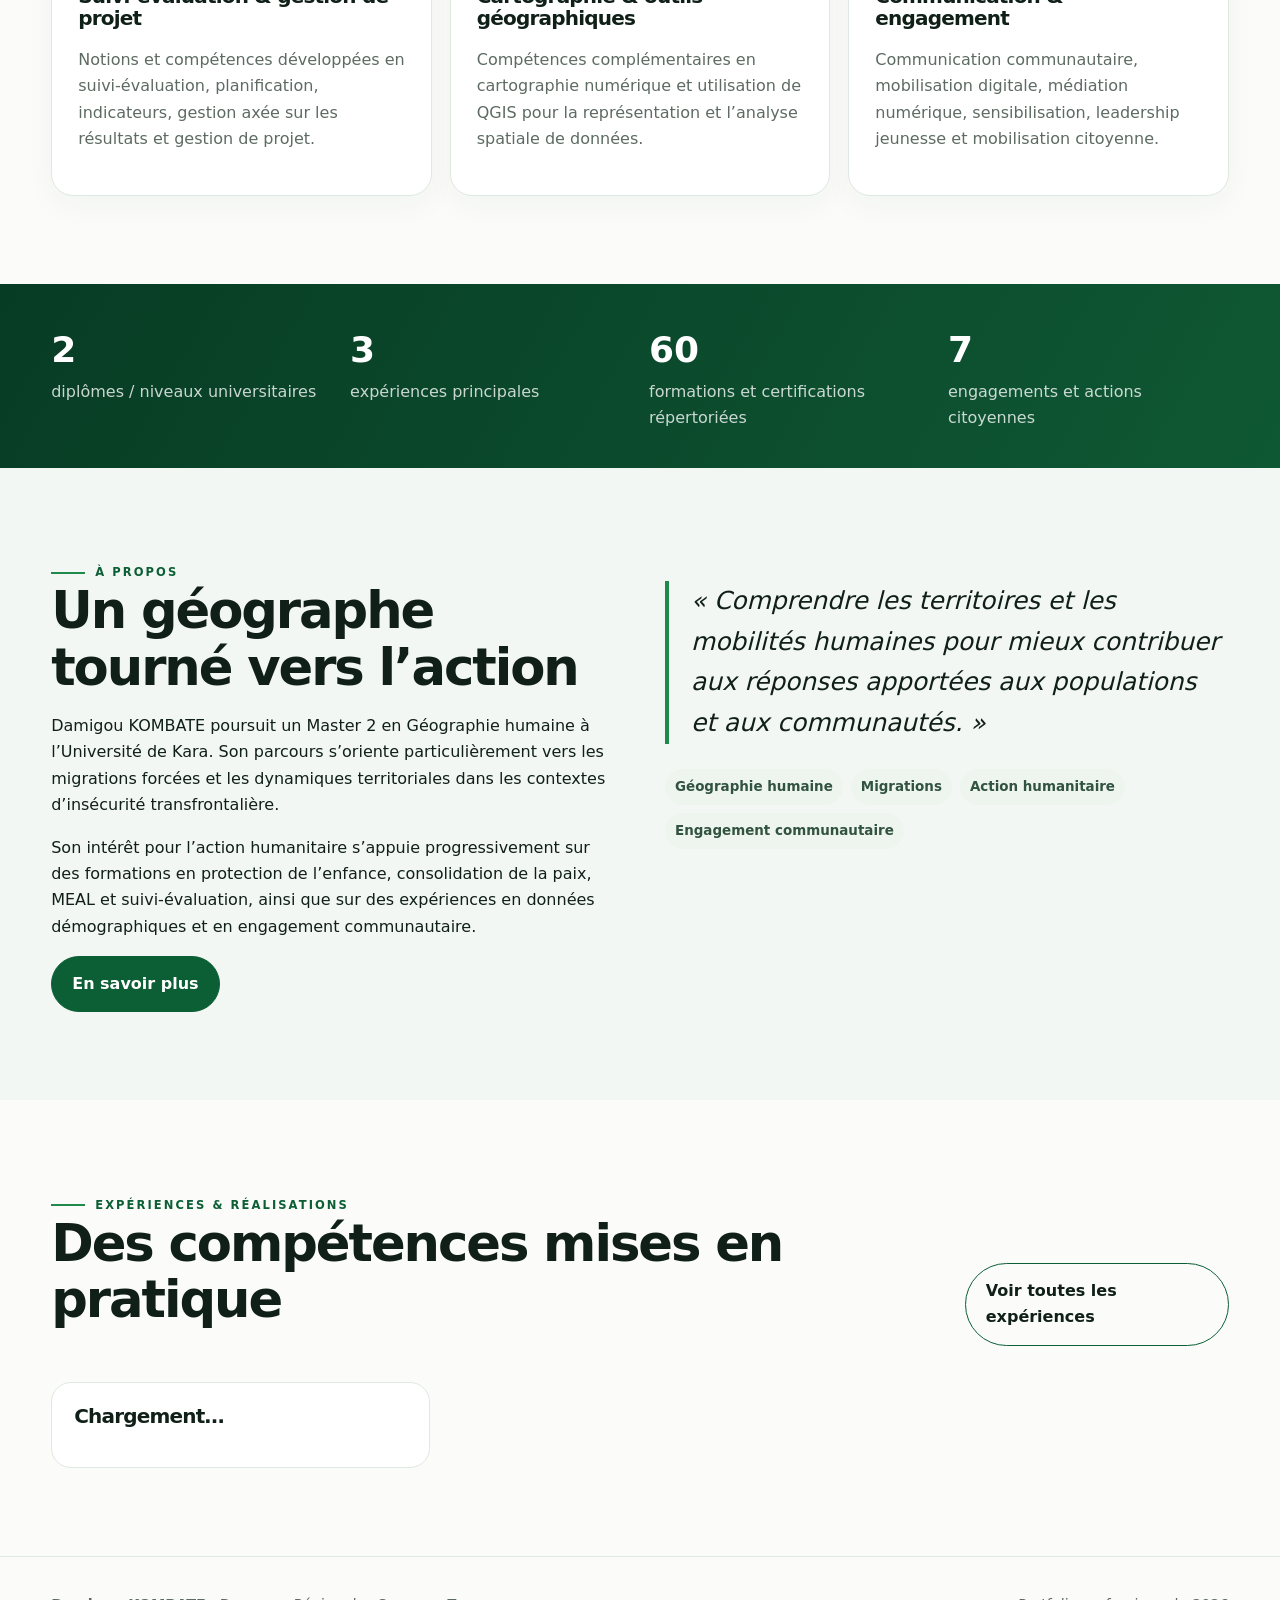
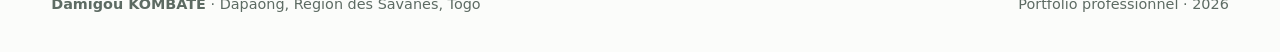
==== commit d65d46d2: "Add files via upload" ====
--- a/index.html
+++ b/index.html
@@ -1,8 +1,8 @@
 <!DOCTYPE html>
 
-<html lang="fr"><head><meta charset="utf-8"/><meta content="width=device-width,initial-scale=1" name="viewport"/><meta content="Portfolio professionnel de Damigou KOMBATE, géographe spécialisé en données, SIG, migrations et développement." name="description"/><title>Accueil | Damigou KOMBATE</title><link href="assets/style.css" rel="stylesheet"/></head><body><header class="topbar"><div class="container nav"><a class="brand" href="index.html"><span data-setting="brand_first">DAMIGOU</span> <b data-setting="brand_last">KOMBATE</b><small data-setting="brand_subtitle">Géographe · Données · SIG · Développement</small></a><nav class="links"><a class="active" href="index.html">Accueil</a><a class="" href="apropos.html">À propos</a><a class="" href="expertises.html">Expertises</a><a class="" href="experiences.html">Expériences</a><a class="" href="formations.html">Formations</a><a class="" href="engagements.html">Engagements</a><a class="" href="distinctions.html">Distinctions</a><a class="" href="cv.html">CV</a><a class="" href="contact.html">Contact</a></nav><button aria-label="Ouvrir le menu" class="menu-btn">☰</button></div></header>
+<html lang="fr"><head><meta charset="utf-8"/><meta content="width=device-width,initial-scale=1" name="viewport"/><meta content="Portfolio professionnel de Damigou KOMBATE, géographe orienté géographie humaine, migrations, action humanitaire et développement." name="description"/><title>Accueil | Damigou KOMBATE</title><link href="assets/style.css" rel="stylesheet"/></head><body><header class="topbar"><div class="container nav"><a class="brand" href="index.html"><span data-setting="brand_first">DAMIGOU</span> <b data-setting="brand_last">KOMBATE</b><small data-setting="brand_subtitle">Géographe · Données · SIG · Développement</small></a><nav class="links"><a class="active" href="index.html">Accueil</a><a class="" href="apropos.html">À propos</a><a class="" href="expertises.html">Expertises</a><a class="" href="experiences.html">Expériences</a><a class="" href="formations.html">Formations</a><a class="" href="engagements.html">Engagements</a><a class="" href="distinctions.html">Distinctions</a><a class="" href="cv.html">CV</a><a class="" href="contact.html">Contact</a></nav><button aria-label="Ouvrir le menu" class="menu-btn">☰</button></div></header>
 <main><section class="hero"><div class="container hero-grid"><div><div class="eyebrow" data-setting="hero_eyebrow">Comprendre les territoires pour bâtir des solutions durables</div><h1 data-setting="name">DAMIGOU <span>KOMBATE</span></h1><div class="tagline" data-setting="hero_tagline">Géographe | Données · SIG · Migrations · Développement</div><p class="lead" data-setting="hero_text">Je mobilise la géographie, l’analyse de données et la cartographie pour mieux comprendre les dynamiques humaines et territoriales, avec un intérêt particulier pour les migrations, le développement et les enjeux de l’Afrique de l’Ouest.</p><div class="actions"><a class="btn primary" href="experiences.html">Voir mon parcours →</a><a class="btn" href="expertises.html">Découvrir mes expertises</a></div></div><div class="portrait-wrap"><div class="portrait-card"><img alt="Portrait professionnel de Damigou KOMBATE" data-setting-src="portrait" src="assets/portrait-damigou-kombate.png"/></div><div class="floating-note">Territoires · Hommes · Données · Développement</div></div></div></section>
-<section class="section"><div class="container"><div class="section-head"><div><div class="eyebrow">Domaines d’expertise</div><h2>Une approche à la croisée des territoires et des données</h2></div><p>Un profil de jeune géographe combinant recherche en sciences sociales, statistiques démographiques, cartographie numérique, gestion de projet et engagement dans les enjeux de développement.</p></div><div class="cards"><article class="card"><div class="icon">SIG</div><h3>SIG &amp; cartographie</h3><p>QGIS, ArcGIS Pro, cartographie numérique, géolocalisation et production de supports cartographiques.</p></article><article class="card"><div class="icon">DATA</div><h3>Données &amp; analyse</h3><p>Collecte, traitement et analyse de données, statistiques démographiques, conception de formulaires et production statistique.</p></article><article class="card"><div class="icon">GEO</div><h3>Géographie humaine</h3><p>Migrations forcées, dynamiques territoriales, insécurité transfrontalière et sciences humaines et sociales.</p></article><article class="card"><div class="icon">MEAL</div><h3>Projet &amp; suivi-évaluation</h3><p>Gestion de projet, suivi-évaluation, indicateurs, gestion axée sur les résultats et notions de MEAL humanitaire.</p></article><article class="card"><div class="icon">ODD</div><h3>Développement durable</h3><p>ODD, climat, évaluation environnementale, résilience et planification intégrée du développement.</p></article><article class="card"><div class="icon">COM</div><h3>Engagement communautaire</h3><p>Sensibilisation, mobilisation digitale, communication communautaire et leadership jeunesse.</p></article></div></div></section>
-<section class="stats"><div class="container stats-grid"><div class="stat"><b>2</b><span>diplômes / niveaux universitaires documentés</span></div><div class="stat"><b>2</b><span>expériences professionnelles principales</span></div><div class="stat"><b>60</b><span>certifications et formations répertoriées</span></div><div class="stat"><b>7</b><span>engagements et actions de leadership</span></div></div></section>
-<section class="section alt"><div class="container split"><div><div class="eyebrow">À propos</div><h2>Un géographe tourné vers l’action</h2><p>Damigou KOMBATE est étudiant en Master 2 de Géographie humaine à l’Université de Kara. Sa spécialisation porte sur les migrations forcées et l’insécurité transfrontalière.</p><p>Son parcours associe formation universitaire, pratique de la donnée et du SIG, expérience en statistiques démographiques et engagement dans les thématiques du climat, des ODD, de la paix et de l’action communautaire.</p><a class="btn primary" href="apropos.html">En savoir plus</a></div><div><p class="quote">« Mettre la connaissance des territoires, les données et la cartographie au service de décisions plus éclairées et de communautés plus résilientes. »</p><div class="pill-row"><span class="pill">Rigueur scientifique</span><span class="pill">Analyse territoriale</span><span class="pill">Impact social</span><span class="pill">Développement durable</span></div></div></div></section>
-<section class="section"><div class="container"><div class="section-head"><div><div class="eyebrow">Expériences &amp; réalisations</div><h2>Des compétences mises en pratique</h2></div><a class="btn" href="experiences.html">Voir toutes les expériences</a></div><div class="project-grid"><article class="project"><div class="project-visual"></div><div class="project-body"><small>INSEED · 2024</small><h3>Statistiques démographiques</h3><p>Stage de six mois dans la Région des Savanes : collecte et analyse de données, production de documents statistiques.</p></div></article><article class="project"><div class="project-visual"></div><div class="project-body"><small>EvalMap Consulting · depuis 2023</small><h3>Données &amp; SIG en freelance</h3><p>Traitement de données, conception de formulaires, analyse, saisie et cartographie sous QGIS.</p></div></article><article class="project"><div class="project-visual"></div><div class="project-body"><small>Engagement communautaire</small><h3>Sensibilisation &amp; suivi</h3><p>Expérience bénévole au Projet Pied Bot à Dapaong : accompagnement des familles, suivi des bénéficiaires et communication en moba.</p></div></article></div></div></section></main><footer class="footer"><div class="container footer-row"><div><strong data-setting="name">Damigou KOMBATE</strong> · <span data-setting="location">Dapaong, Région des Savanes, Togo</span></div><div>Portfolio professionnel · <span data-year=""></span></div></div></footer><script src="assets/main.js"></script><script src="assets/cms-content.js"></script></body></html>+<section class="section"><div class="container"><div class="section-head"><div><div class="eyebrow">Domaines d’expertise</div><h2>Comprendre les territoires, les mobilités et les enjeux humains</h2></div><p>Un profil de géographe en construction, associant géographie humaine, migrations, action humanitaire, analyse de données, suivi-évaluation et engagement communautaire.</p></div><div class="cards" data-cms-list="expertises"><article class="card"><h3>Chargement…</h3></article></div></div></section>
+<section class="stats"><div class="container stats-grid"><div class="stat"><b data-count="academic_education">2</b><span>diplômes / niveaux universitaires</span></div><div class="stat"><b data-count="experiences">3</b><span>expériences principales</span></div><div class="stat"><b data-count="all_formations">60</b><span>formations et certifications répertoriées</span></div><div class="stat"><b data-count="engagements">7</b><span>engagements et actions citoyennes</span></div></div></section>
+<section class="section alt"><div class="container split"><div><div class="eyebrow">À propos</div><h2>Un géographe tourné vers l’action</h2><p>Damigou KOMBATE poursuit un Master 2 en Géographie humaine à l’Université de Kara. Son parcours s’oriente particulièrement vers les migrations forcées et les dynamiques territoriales dans les contextes d’insécurité transfrontalière.</p><p>Son intérêt pour l’action humanitaire s’appuie progressivement sur des formations en protection de l’enfance, consolidation de la paix, MEAL et suivi-évaluation, ainsi que sur des expériences en données démographiques et en engagement communautaire.</p><a class="btn primary" href="apropos.html">En savoir plus</a></div><div><p class="quote">« Comprendre les territoires et les mobilités humaines pour mieux contribuer aux réponses apportées aux populations et aux communautés. »</p><div class="pill-row"><span class="pill">Géographie humaine</span><span class="pill">Migrations</span><span class="pill">Action humanitaire</span><span class="pill">Engagement communautaire</span></div></div></div></section>
+<section class="section"><div class="container"><div class="section-head"><div><div class="eyebrow">Expériences &amp; réalisations</div><h2>Des compétences mises en pratique</h2></div><a class="btn" href="experiences.html">Voir toutes les expériences</a></div><div class="project-grid" data-home-experiences><article class="project"><div class="project-body"><h3>Chargement…</h3></div></article></div></div></section></main><footer class="footer"><div class="container footer-row"><div><strong data-setting="name">Damigou KOMBATE</strong> · <span data-setting="location">Dapaong, Région des Savanes, Togo</span></div><div>Portfolio professionnel · <span data-year=""></span></div></div></footer><script src="assets/main.js"></script><script src="assets/cms-content.js"></script></body></html>
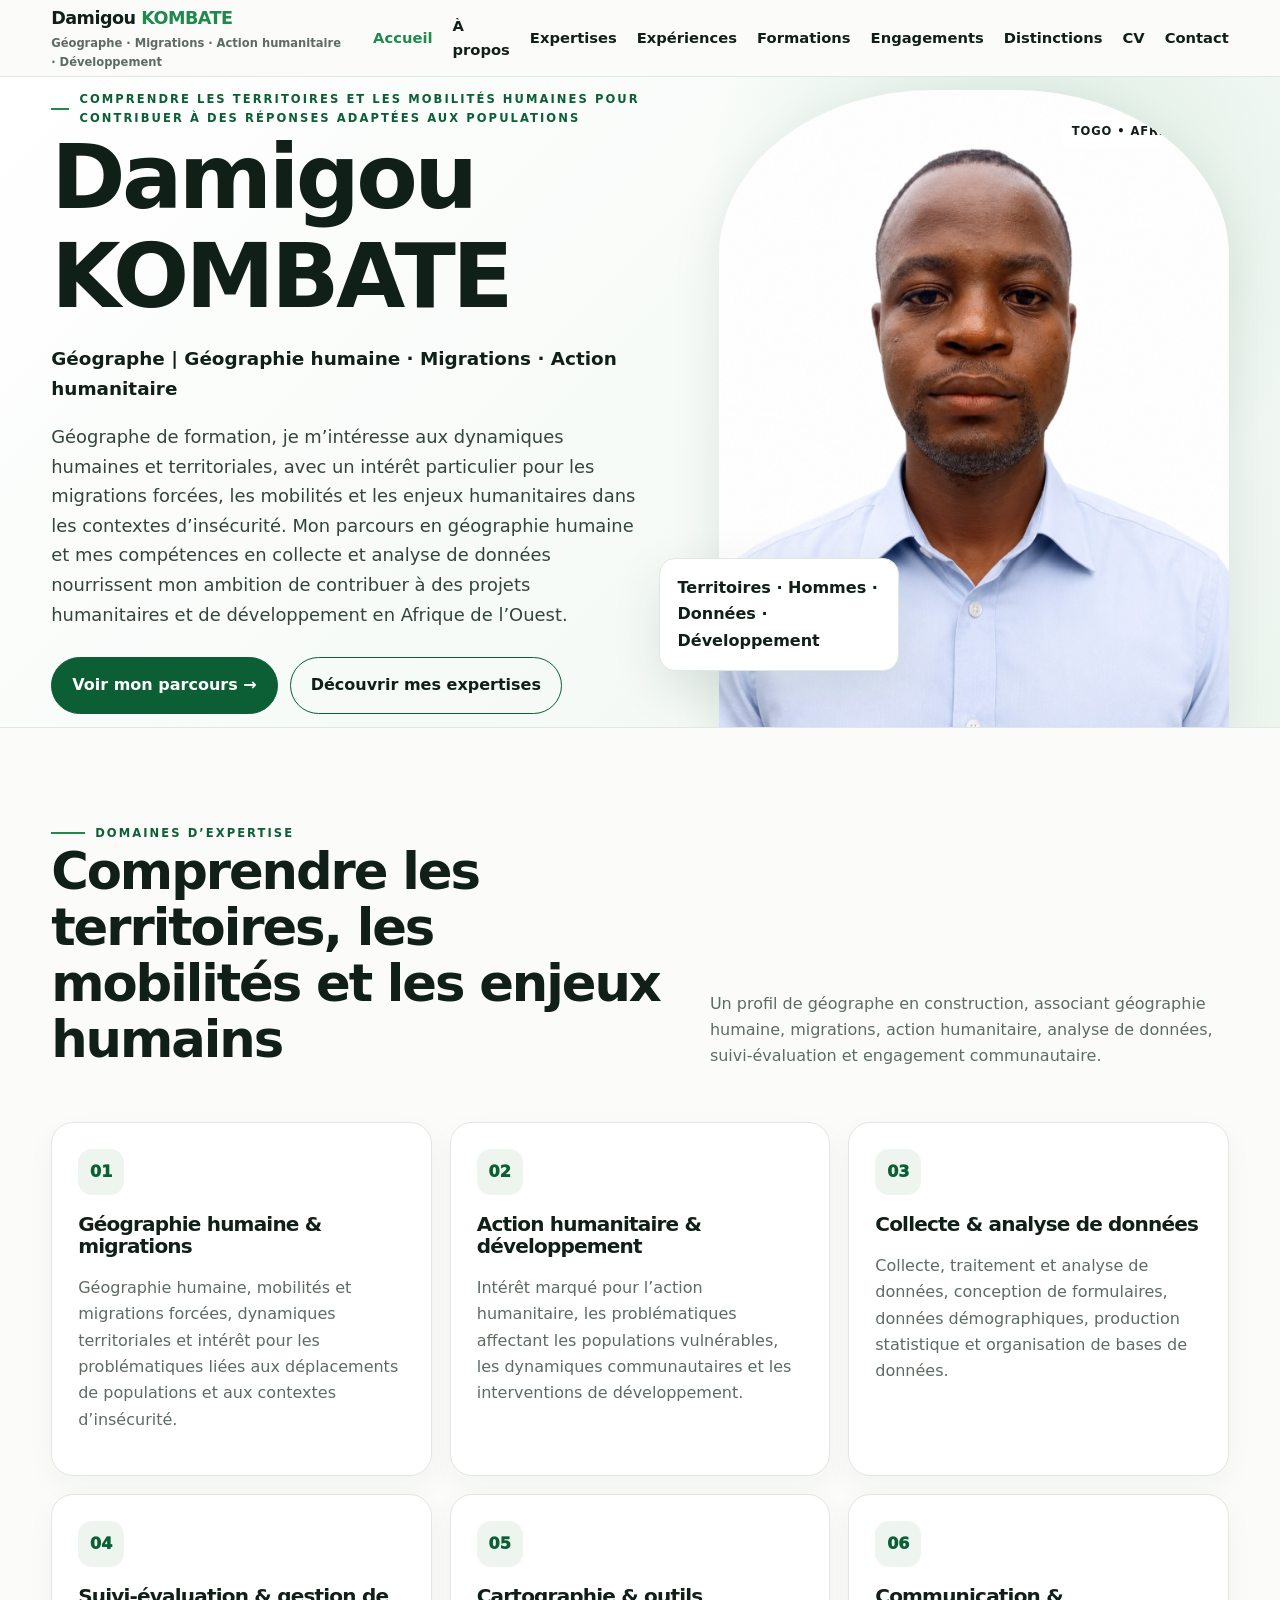
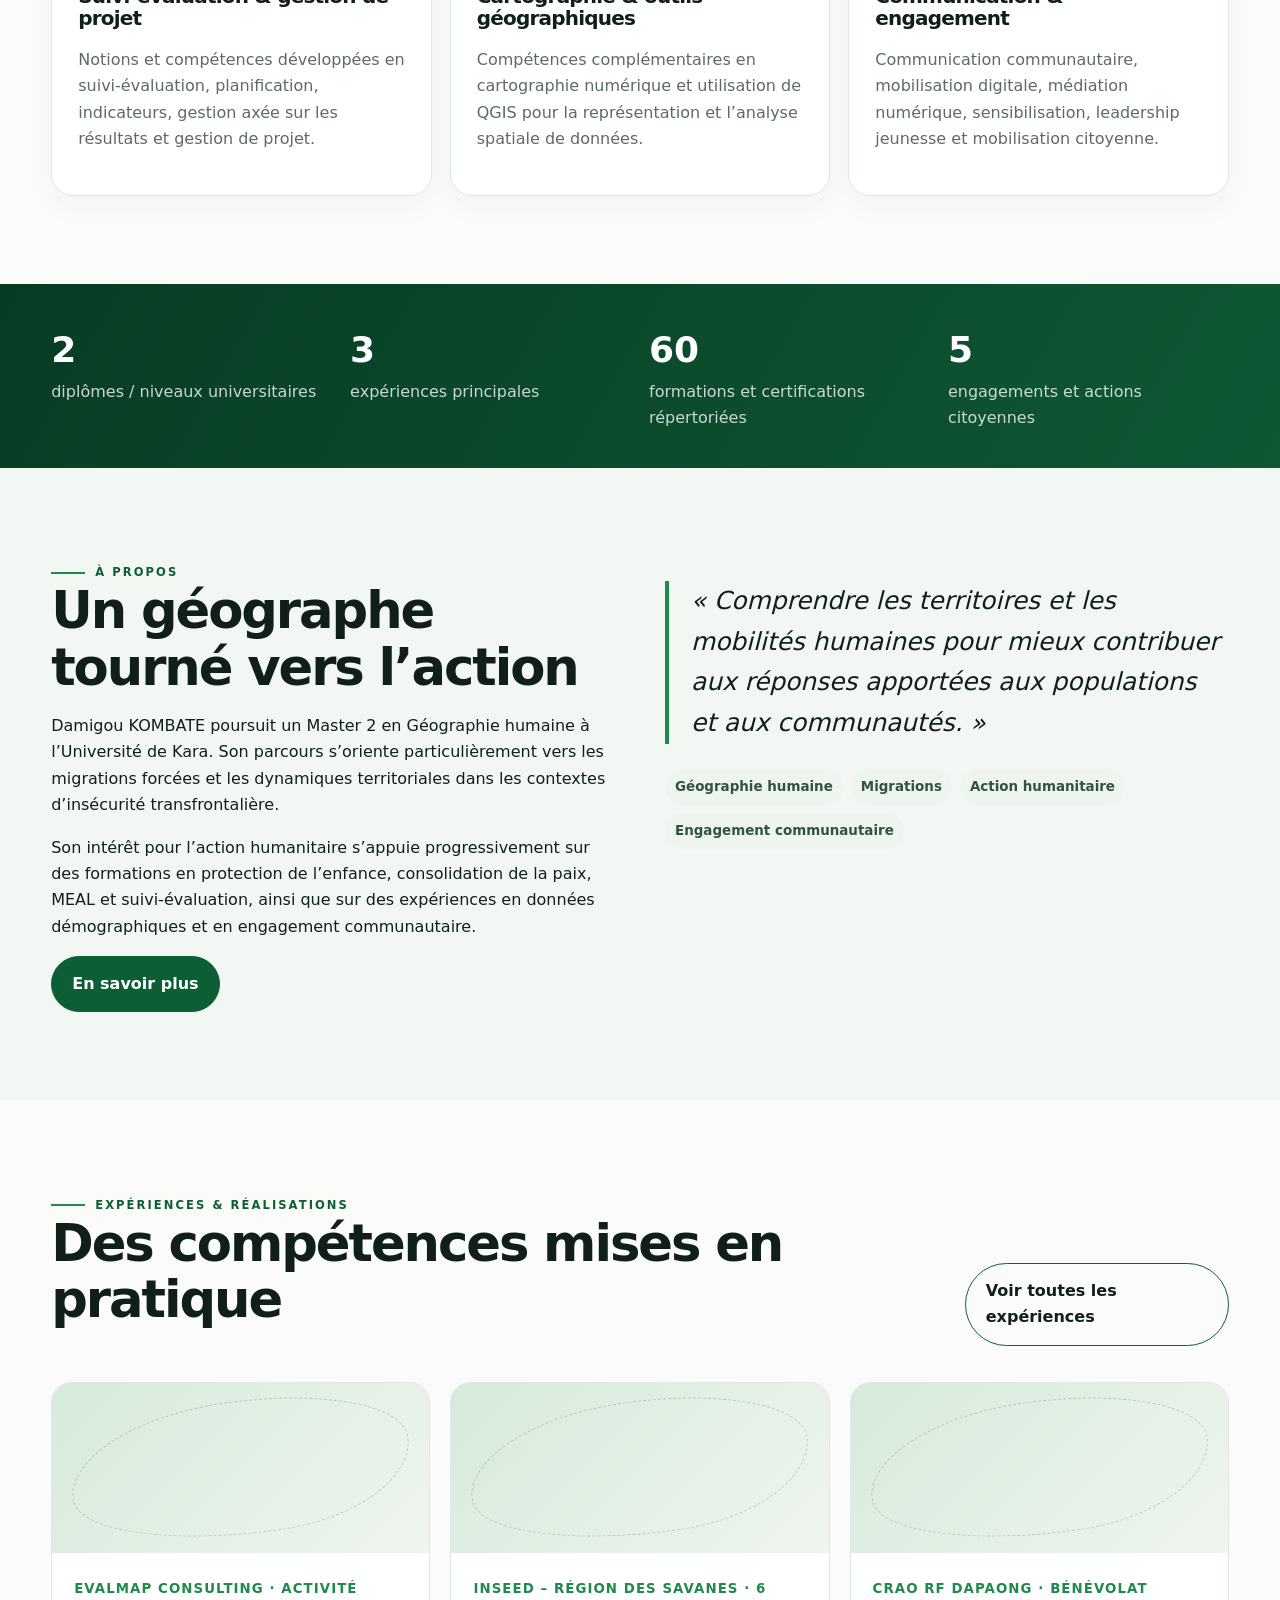
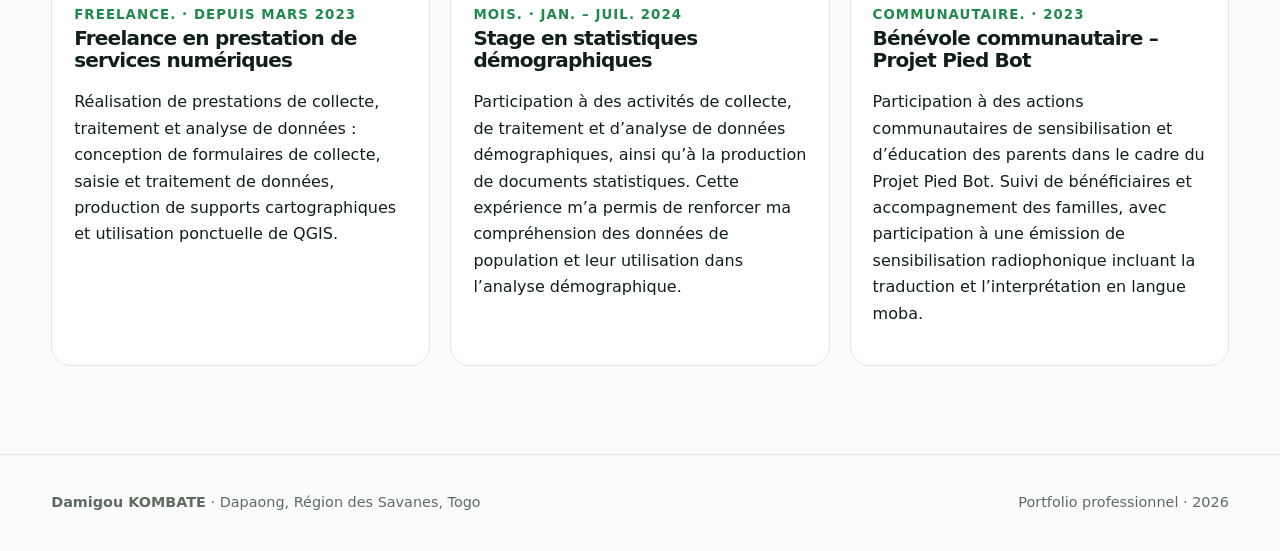
==== commit 07f49f3e: "Add files via upload" ====
--- a/index.html
+++ b/index.html
@@ -1,6 +1,6 @@
 <!DOCTYPE html>
 
-<html lang="fr"><head><meta charset="utf-8"/><meta content="width=device-width,initial-scale=1" name="viewport"/><meta content="Portfolio professionnel de Damigou KOMBATE, géographe orienté géographie humaine, migrations, action humanitaire et développement." name="description"/><title>Accueil | Damigou KOMBATE</title><link href="assets/style.css" rel="stylesheet"/></head><body><header class="topbar"><div class="container nav"><a class="brand" href="index.html"><span data-setting="brand_first">DAMIGOU</span> <b data-setting="brand_last">KOMBATE</b><small data-setting="brand_subtitle">Géographe · Données · SIG · Développement</small></a><nav class="links"><a class="active" href="index.html">Accueil</a><a class="" href="apropos.html">À propos</a><a class="" href="expertises.html">Expertises</a><a class="" href="experiences.html">Expériences</a><a class="" href="formations.html">Formations</a><a class="" href="engagements.html">Engagements</a><a class="" href="distinctions.html">Distinctions</a><a class="" href="cv.html">CV</a><a class="" href="contact.html">Contact</a></nav><button aria-label="Ouvrir le menu" class="menu-btn">☰</button></div></header>
+<html lang="fr"><head><meta charset="utf-8"/><meta content="width=device-width,initial-scale=1" name="viewport"/><meta content="Portfolio professionnel de Damigou KOMBATE, géographe orienté géographie humaine, migrations, action humanitaire et développement." name="description"/><title>Accueil | Damigou KOMBATE</title><link rel="canonical" href="https://damigoukombate.github.io/"/><meta property="og:type" content="website"/><meta property="og:locale" content="fr_FR"/><meta property="og:site_name" content="Portfolio de Damigou KOMBATE"/><meta property="og:title" content="Damigou KOMBATE | Géographie humaine · Migrations · Action humanitaire"/><meta property="og:description" content="Portfolio professionnel de Damigou KOMBATE, géographe orienté vers la géographie humaine, les migrations, l’action humanitaire et le développement."/><meta property="og:url" content="https://damigoukombate.github.io/"/><meta property="og:image" content="https://damigoukombate.github.io/assets/damigou-kombate-social-preview.jpg?v=2"/><meta property="og:image:secure_url" content="https://damigoukombate.github.io/assets/damigou-kombate-social-preview.jpg?v=2"/><meta property="og:image:type" content="image/jpeg"/><meta property="og:image:width" content="1200"/><meta property="og:image:height" content="630"/><meta property="og:image:alt" content="Damigou KOMBATE — Géographe, géographie humaine, migrations et action humanitaire"/><meta name="twitter:card" content="summary_large_image"/><meta name="twitter:title" content="Damigou KOMBATE | Géographie humaine · Migrations · Action humanitaire"/><meta name="twitter:description" content="Portfolio professionnel de Damigou KOMBATE."/><meta name="twitter:image" content="https://damigoukombate.github.io/assets/damigou-kombate-social-preview.jpg?v=2"/><link href="assets/style.css" rel="stylesheet"/></head><body><header class="topbar"><div class="container nav"><a class="brand" href="index.html"><span data-setting="brand_first">DAMIGOU</span> <b data-setting="brand_last">KOMBATE</b><small data-setting="brand_subtitle">Géographe · Données · SIG · Développement</small></a><nav class="links"><a class="active" href="index.html">Accueil</a><a class="" href="apropos.html">À propos</a><a class="" href="expertises.html">Expertises</a><a class="" href="experiences.html">Expériences</a><a class="" href="formations.html">Formations</a><a class="" href="engagements.html">Engagements</a><a class="" href="distinctions.html">Distinctions</a><a class="" href="cv.html">CV</a><a class="" href="contact.html">Contact</a></nav><button aria-label="Ouvrir le menu" class="menu-btn">☰</button></div></header>
 <main><section class="hero"><div class="container hero-grid"><div><div class="eyebrow" data-setting="hero_eyebrow">Comprendre les territoires pour bâtir des solutions durables</div><h1 data-setting="name">DAMIGOU <span>KOMBATE</span></h1><div class="tagline" data-setting="hero_tagline">Géographe | Données · SIG · Migrations · Développement</div><p class="lead" data-setting="hero_text">Je mobilise la géographie, l’analyse de données et la cartographie pour mieux comprendre les dynamiques humaines et territoriales, avec un intérêt particulier pour les migrations, le développement et les enjeux de l’Afrique de l’Ouest.</p><div class="actions"><a class="btn primary" href="experiences.html">Voir mon parcours →</a><a class="btn" href="expertises.html">Découvrir mes expertises</a></div></div><div class="portrait-wrap"><div class="portrait-card"><img alt="Portrait professionnel de Damigou KOMBATE" data-setting-src="portrait" src="assets/portrait-damigou-kombate.png"/></div><div class="floating-note">Territoires · Hommes · Données · Développement</div></div></div></section>
 <section class="section"><div class="container"><div class="section-head"><div><div class="eyebrow">Domaines d’expertise</div><h2>Comprendre les territoires, les mobilités et les enjeux humains</h2></div><p>Un profil de géographe en construction, associant géographie humaine, migrations, action humanitaire, analyse de données, suivi-évaluation et engagement communautaire.</p></div><div class="cards" data-cms-list="expertises"><article class="card"><h3>Chargement…</h3></article></div></div></section>
 <section class="stats"><div class="container stats-grid"><div class="stat"><b data-count="academic_education">2</b><span>diplômes / niveaux universitaires</span></div><div class="stat"><b data-count="experiences">3</b><span>expériences principales</span></div><div class="stat"><b data-count="all_formations">60</b><span>formations et certifications répertoriées</span></div><div class="stat"><b data-count="engagements">7</b><span>engagements et actions citoyennes</span></div></div></section>
